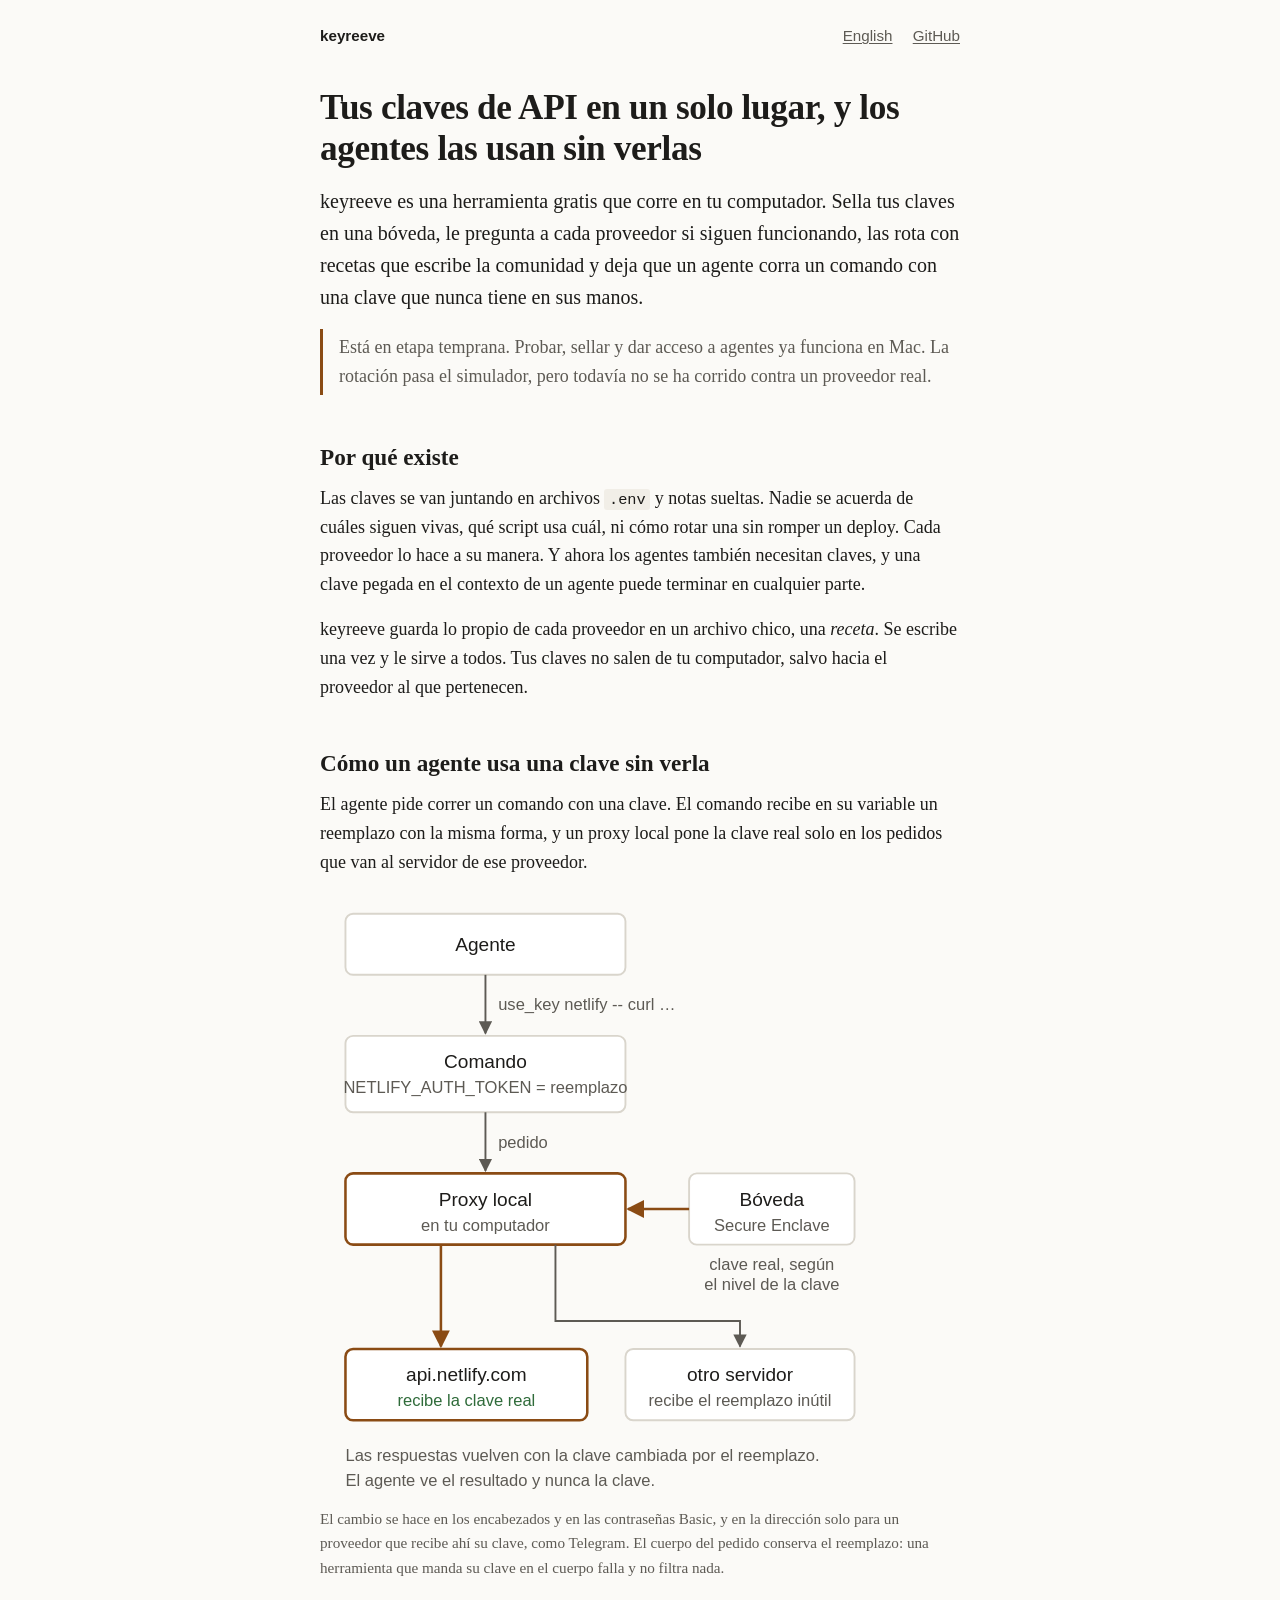
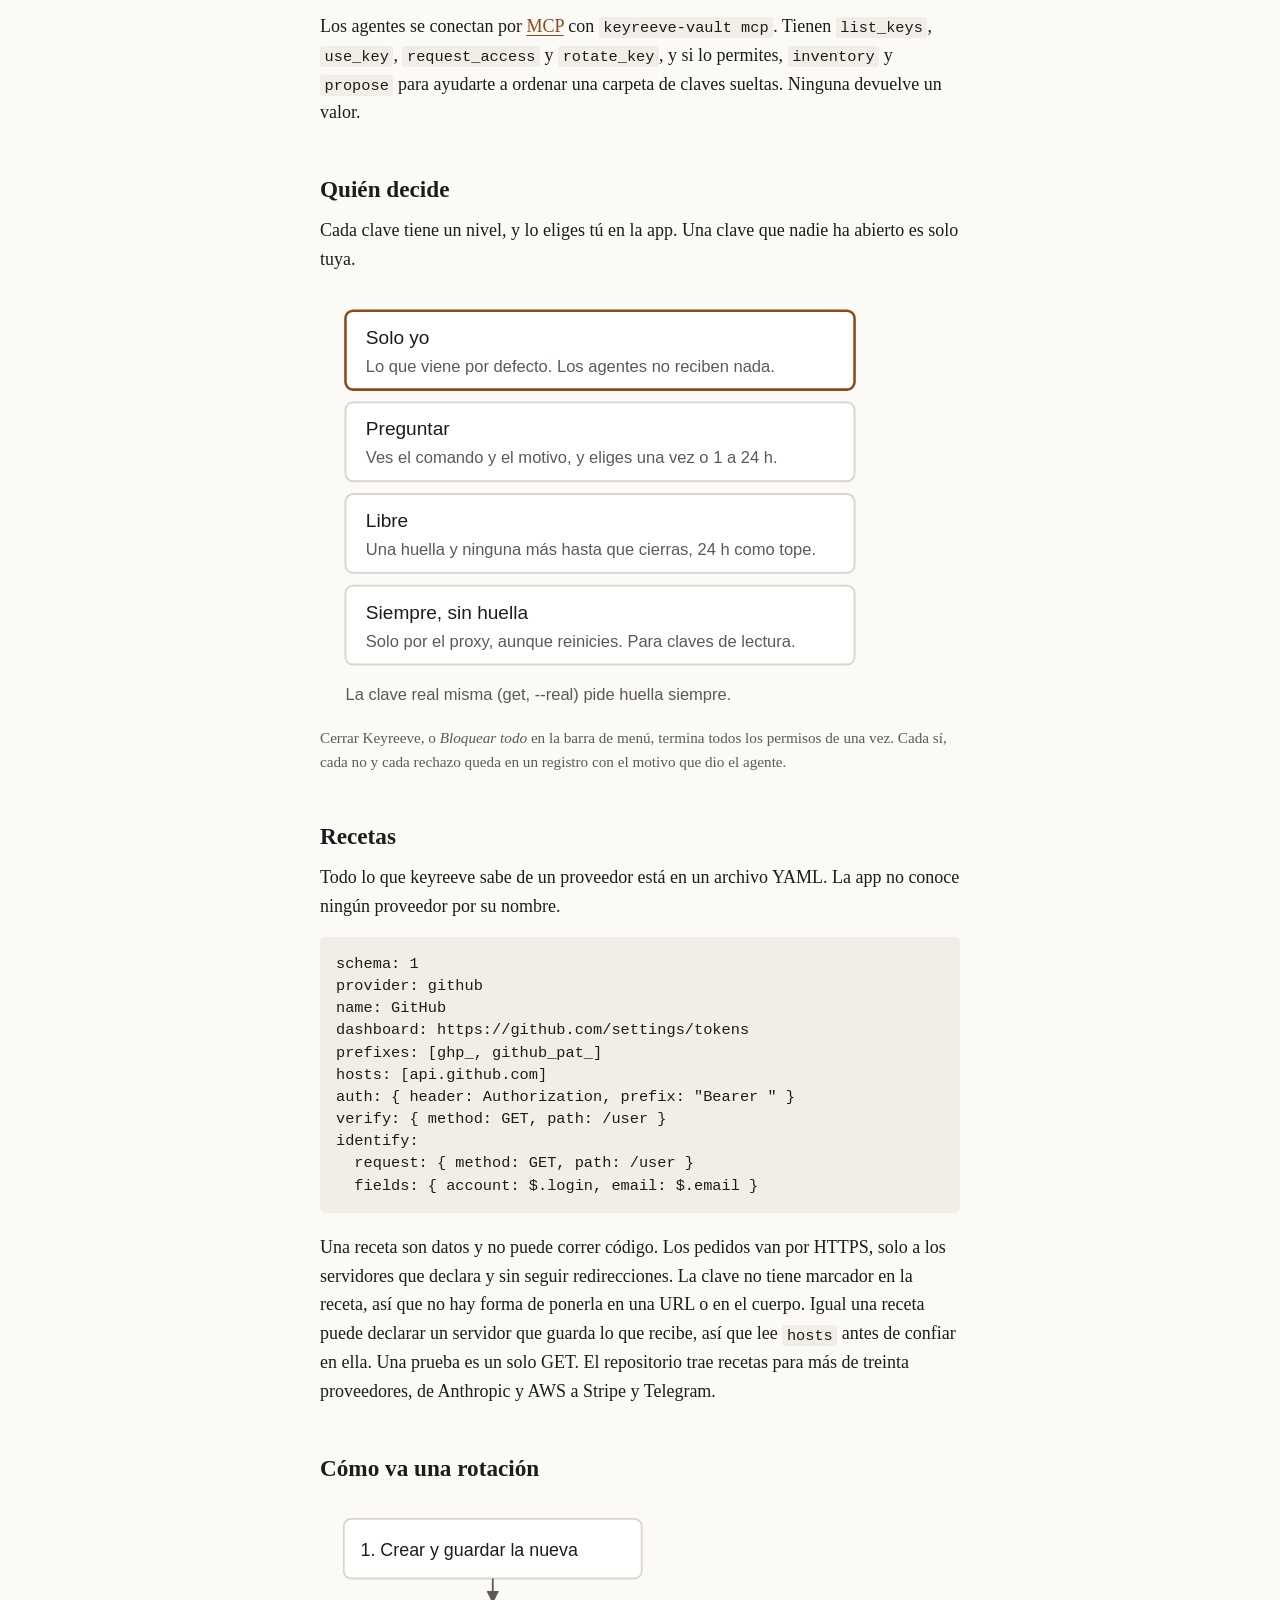
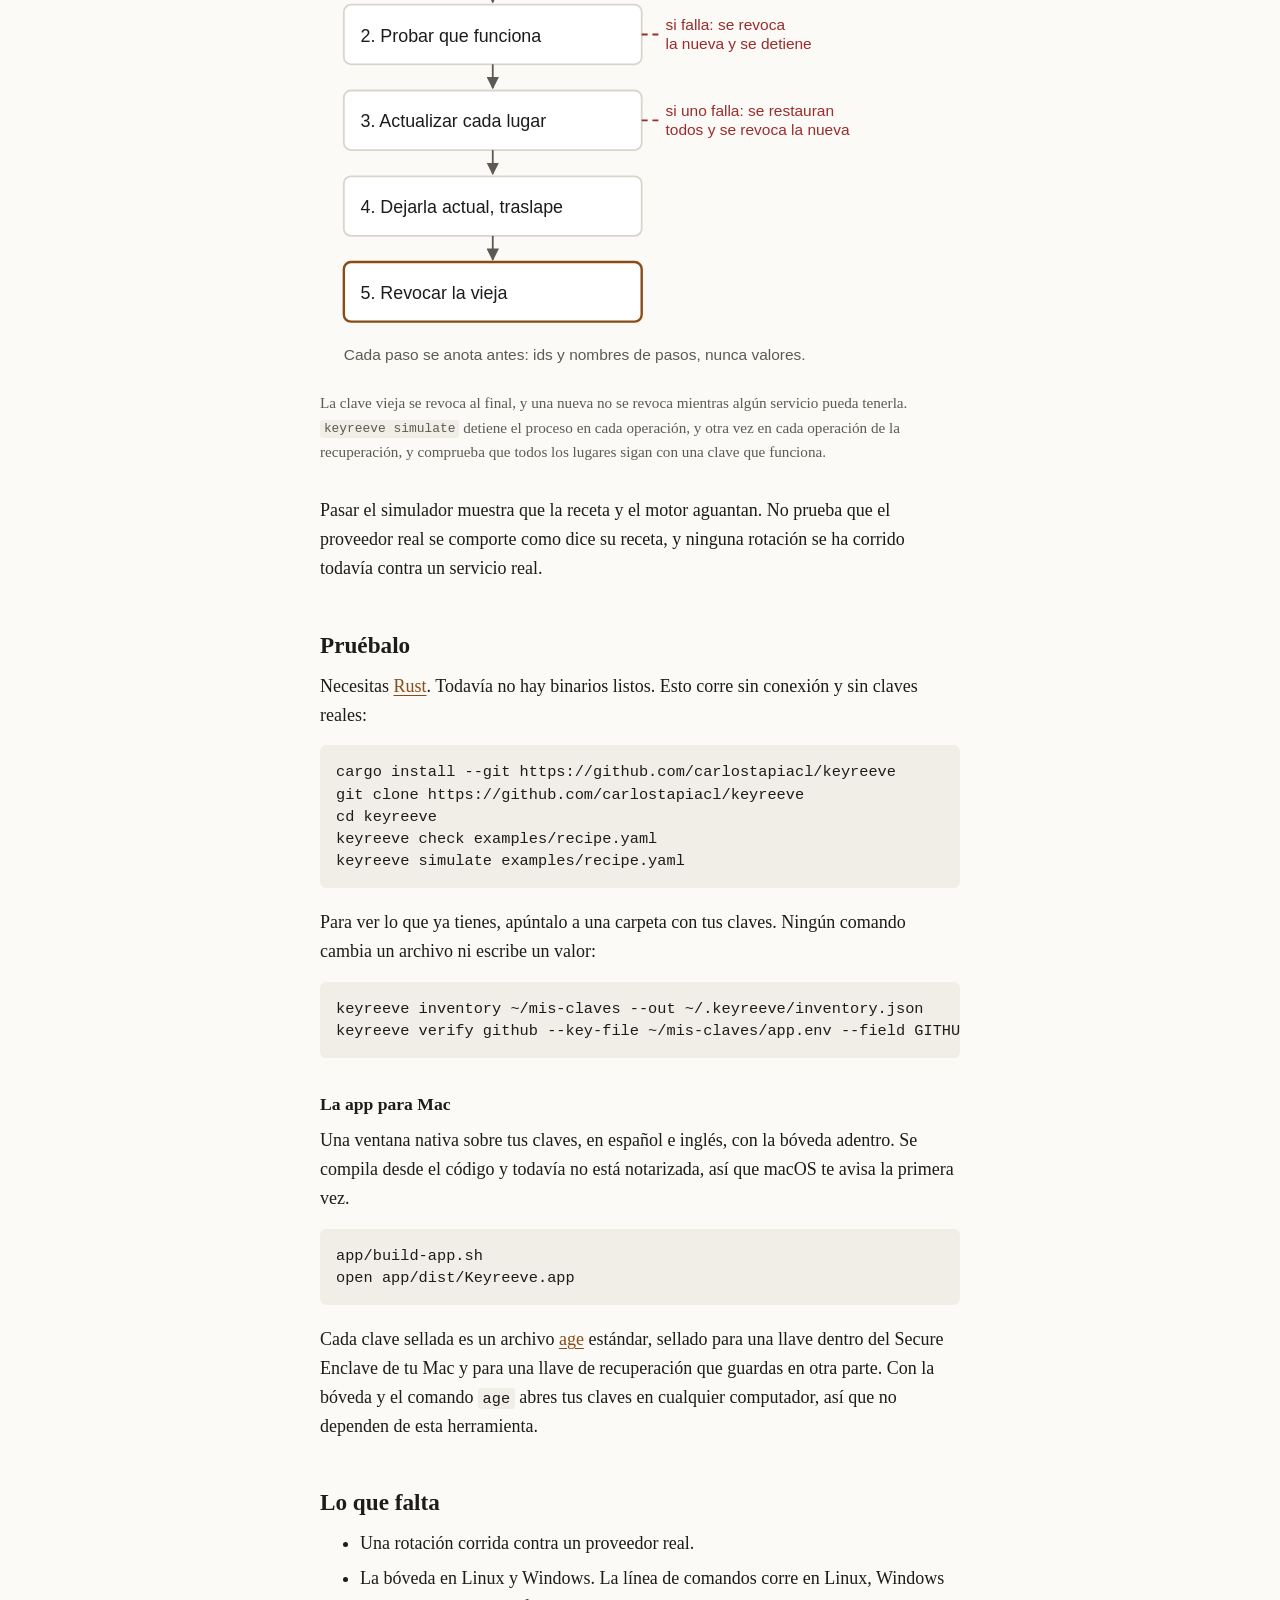
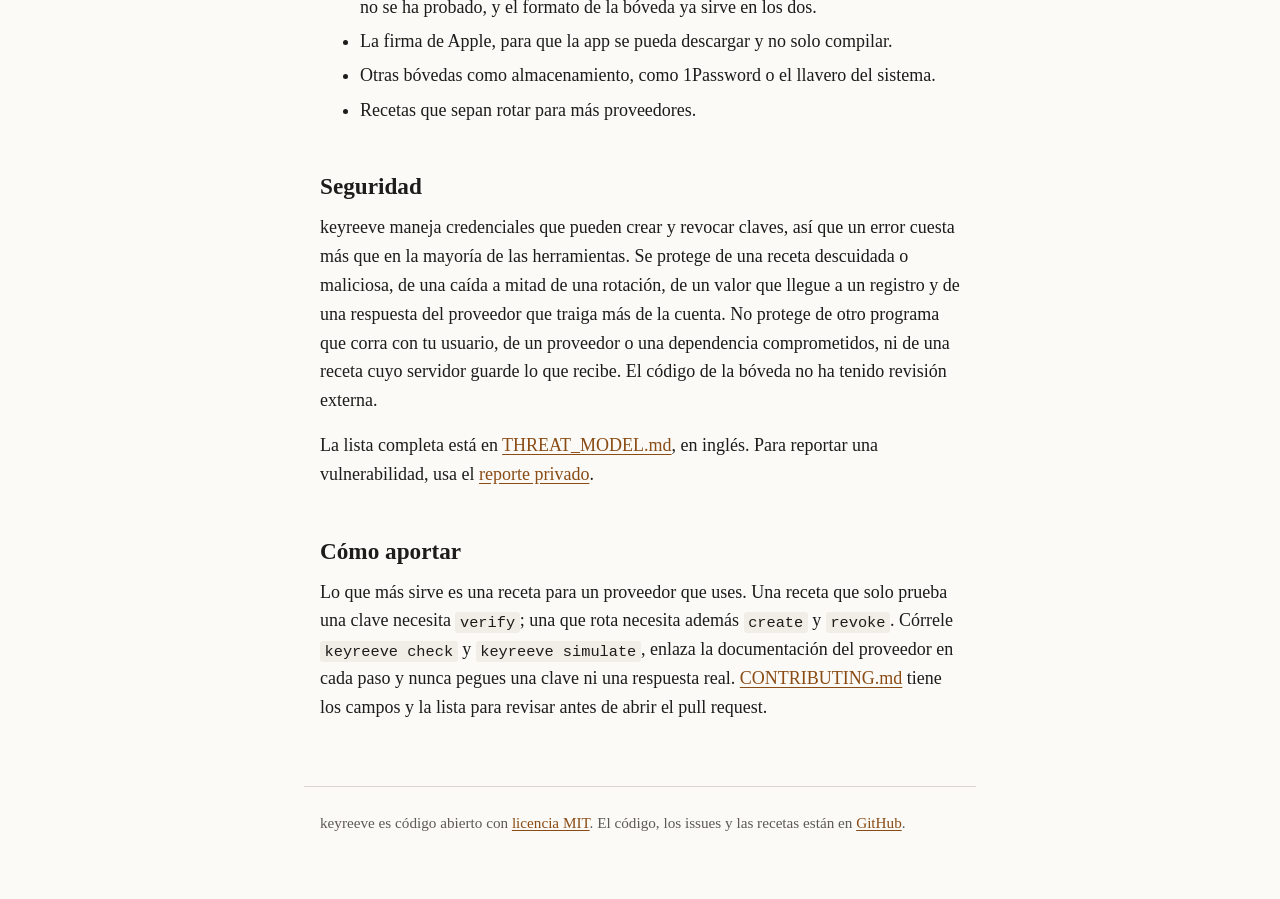
==== docs/es/index.html @ a7c66ce1 "A project site in English and Spanish, with diagrams of how a key reaches its provider, how a rotati" ====
<!doctype html>
<html lang="es">
<head>
<meta charset="utf-8">
<meta name="viewport" content="width=device-width, initial-scale=1">
<title>keyreeve: guarda, prueba y rota tus claves de API</title>
<meta name="description" content="Herramienta local y de código abierto para sellar tus claves de API, comprobar que siguen funcionando, rotarlas con recetas por proveedor y dejar que los agentes las usen sin verlas.">
<link rel="icon" href="../favicon.svg" type="image/svg+xml">
<link rel="alternate" hreflang="en" href="../">
<link rel="alternate" hreflang="es" href="./">
<link rel="stylesheet" href="../style.css">
</head>
<body>
<header>
  <a class="name" href="./">keyreeve</a>
  <nav>
    <a href="../" hreflang="en" lang="en">English</a>
    <a href="https://github.com/carlostapiacl/keyreeve">GitHub</a>
  </nav>
</header>

<main>
<h1>Tus claves de API en un solo lugar, y los agentes las usan sin verlas</h1>

<p class="lede">keyreeve es una herramienta gratis que corre en tu computador. Sella tus claves en una bóveda, le pregunta a cada proveedor si siguen funcionando, las rota con recetas que escribe la comunidad y deja que un agente corra un comando con una clave que nunca tiene en sus manos.</p>

<p class="status">Está en etapa temprana. Probar, sellar y dar acceso a agentes ya funciona en Mac. La rotación pasa el simulador, pero todavía no se ha corrido contra un proveedor real.</p>

<h2>Por qué existe</h2>

<p>Las claves se van juntando en archivos <code>.env</code> y notas sueltas. Nadie se acuerda de cuáles siguen vivas, qué script usa cuál, ni cómo rotar una sin romper un deploy. Cada proveedor lo hace a su manera. Y ahora los agentes también necesitan claves, y una clave pegada en el contexto de un agente puede terminar en cualquier parte.</p>

<p>keyreeve guarda lo propio de cada proveedor en un archivo chico, una <em>receta</em>. Se escribe una vez y le sirve a todos. Tus claves no salen de tu computador, salvo hacia el proveedor al que pertenecen.</p>

<h2>Cómo un agente usa una clave sin verla</h2>

<p>El agente pide correr un comando con una clave. El comando recibe en su variable un reemplazo con la misma forma, y un proxy local pone la clave real solo en los pedidos que van al servidor de ese proveedor.</p>

<figure>
<svg viewBox="0 0 440 470" role="img" aria-labelledby="d1t d1d" style="max-width:560px">
  <title id="d1t">Cómo funciona use_key</title>
  <desc id="d1d">El agente llama a use_key. El comando corre con un reemplazo en su variable. Su pedido pasa por un proxy local, que saca la clave real de la bóveda y la pone en el pedido solo si va al servidor del proveedor. Los pedidos a cualquier otro servidor llevan el reemplazo. Las respuestas vuelven con la clave cambiada por el reemplazo, así que el agente solo ve el resultado.</desc>
  <defs>
    <marker id="a1" viewBox="0 0 10 10" refX="9" refY="5" markerWidth="7" markerHeight="7" orient="auto"><path d="M0,0 L10,5 L0,10 z" class="head"/></marker>
    <marker id="a1b" viewBox="0 0 10 10" refX="9" refY="5" markerWidth="7" markerHeight="7" orient="auto"><path d="M0,0 L10,5 L0,10 z" class="head-accent"/></marker>
  </defs>
  <rect class="box" x="20" y="10" width="220" height="48" rx="6"/>
  <text class="t" x="130" y="39" text-anchor="middle">Agente</text>
  <line class="line" x1="130" y1="58" x2="130" y2="104" marker-end="url(#a1)"/>
  <text class="t-small" x="140" y="86">use_key netlify -- curl …</text>

  <rect class="box" x="20" y="106" width="220" height="60" rx="6"/>
  <text class="t" x="130" y="131" text-anchor="middle">Comando</text>
  <text class="t-small" x="130" y="151" text-anchor="middle">NETLIFY_AUTH_TOKEN = reemplazo</text>
  <line class="line" x1="130" y1="166" x2="130" y2="212" marker-end="url(#a1)"/>
  <text class="t-small" x="140" y="194">pedido</text>

  <rect class="box-strong" x="20" y="214" width="220" height="56" rx="6"/>
  <text class="t" x="130" y="240" text-anchor="middle">Proxy local</text>
  <text class="t-small" x="130" y="259" text-anchor="middle">en tu computador</text>

  <rect class="box" x="290" y="214" width="130" height="56" rx="6"/>
  <text class="t" x="355" y="240" text-anchor="middle">Bóveda</text>
  <text class="t-small" x="355" y="259" text-anchor="middle">Secure Enclave</text>
  <line class="line-accent" x1="290" y1="242" x2="242" y2="242" marker-end="url(#a1b)"/>
  <text class="t-small" x="355" y="290" text-anchor="middle">clave real, según</text>
  <text class="t-small" x="355" y="306" text-anchor="middle">el nivel de la clave</text>

  <path class="line-accent" d="M95,270 L95,350" marker-end="url(#a1b)"/>
  <path class="line" d="M185,270 L185,330 L330,330 L330,350" marker-end="url(#a1)"/>

  <rect class="box-strong" x="20" y="352" width="190" height="56" rx="6"/>
  <text class="t" x="115" y="377" text-anchor="middle">api.netlify.com</text>
  <text class="t-ok" x="115" y="397" text-anchor="middle">recibe la clave real</text>

  <rect class="box" x="240" y="352" width="180" height="56" rx="6"/>
  <text class="t" x="330" y="377" text-anchor="middle">otro servidor</text>
  <text class="t-small" x="330" y="397" text-anchor="middle">recibe el reemplazo inútil</text>

  <text class="t-small" x="20" y="440">Las respuestas vuelven con la clave cambiada por el reemplazo.</text>
  <text class="t-small" x="20" y="460">El agente ve el resultado y nunca la clave.</text>
</svg>
<figcaption>El cambio se hace en los encabezados y en las contraseñas Basic, y en la dirección solo para un proveedor que recibe ahí su clave, como Telegram. El cuerpo del pedido conserva el reemplazo: una herramienta que manda su clave en el cuerpo falla y no filtra nada.</figcaption>
</figure>

<p>Los agentes se conectan por <a href="https://modelcontextprotocol.io">MCP</a> con <code>keyreeve-vault mcp</code>. Tienen <code>list_keys</code>, <code>use_key</code>, <code>request_access</code> y <code>rotate_key</code>, y si lo permites, <code>inventory</code> y <code>propose</code> para ayudarte a ordenar una carpeta de claves sueltas. Ninguna devuelve un valor.</p>

<h2>Quién decide</h2>

<p>Cada clave tiene un nivel, y lo eliges tú en la app. Una clave que nadie ha abierto es solo tuya.</p>

<figure>
<svg viewBox="0 0 440 330" role="img" aria-labelledby="d3t d3d" style="max-width:560px">
  <title id="d3t">Los cuatro niveles de una clave</title>
  <desc id="d3d">Solo yo: los agentes no reciben nada. Preguntar: una ventana muestra la clave, el comando y el motivo del agente; eliges una vez o de 1 a 24 horas, o rechazas, y confirmas con tu huella. Libre: una huella y después ninguna pregunta hasta que cierras Keyreeve, un día como máximo. Siempre, sin huella: una huella para sellar una segunda copia, y desde ahí los agentes la usan por el proxy sin preguntar, aunque reinicies. Entregar la clave real pregunta siempre.</desc>
  <rect class="box-strong" x="20" y="10" width="400" height="62" rx="6"/>
  <text class="t" x="36" y="36">Solo yo</text>
  <text class="t-small" x="36" y="58">Lo que viene por defecto. Los agentes no reciben nada.</text>

  <rect class="box" x="20" y="82" width="400" height="62" rx="6"/>
  <text class="t" x="36" y="108">Preguntar</text>
  <text class="t-small" x="36" y="130">Ves el comando y el motivo, y eliges una vez o 1 a 24 h.</text>

  <rect class="box" x="20" y="154" width="400" height="62" rx="6"/>
  <text class="t" x="36" y="180">Libre</text>
  <text class="t-small" x="36" y="202">Una huella y ninguna más hasta que cierras, 24 h como tope.</text>

  <rect class="box" x="20" y="226" width="400" height="62" rx="6"/>
  <text class="t" x="36" y="252">Siempre, sin huella</text>
  <text class="t-small" x="36" y="274">Solo por el proxy, aunque reinicies. Para claves de lectura.</text>

  <text class="t-small" x="20" y="316">La clave real misma (get, --real) pide huella siempre.</text>
</svg>
<figcaption>Cerrar Keyreeve, o <em>Bloquear todo</em> en la barra de menú, termina todos los permisos de una vez. Cada sí, cada no y cada rechazo queda en un registro con el motivo que dio el agente.</figcaption>
</figure>

<h2>Recetas</h2>

<p>Todo lo que keyreeve sabe de un proveedor está en un archivo YAML. La app no conoce ningún proveedor por su nombre.</p>

<pre><code>schema: 1
provider: github
name: GitHub
dashboard: https://github.com/settings/tokens
prefixes: [ghp_, github_pat_]
hosts: [api.github.com]
auth: { header: Authorization, prefix: "Bearer " }
verify: { method: GET, path: /user }
identify:
  request: { method: GET, path: /user }
  fields: { account: $.login, email: $.email }</code></pre>

<p>Una receta son datos y no puede correr código. Los pedidos van por HTTPS, solo a los servidores que declara y sin seguir redirecciones. La clave no tiene marcador en la receta, así que no hay forma de ponerla en una URL o en el cuerpo. Igual una receta puede declarar un servidor que guarda lo que recibe, así que lee <code>hosts</code> antes de confiar en ella. Una prueba es un solo GET. El repositorio trae recetas para más de treinta proveedores, de Anthropic y AWS a Stripe y Telegram.</p>

<h2>Cómo va una rotación</h2>

<figure>
<svg viewBox="0 0 470 400" role="img" aria-labelledby="d2t d2d" style="max-width:560px">
  <title id="d2t">El orden de una rotación</title>
  <desc id="d2d">Paso uno, crear la clave nueva y guardarla. Paso dos, probar que funciona; si falla, se revoca y se detiene. Paso tres, actualizar cada lugar que la usa; si uno falla, se restauran todos y se revoca la nueva. Paso cuatro, dejar la nueva como actual y esperar el traslape. Paso cinco, revocar la vieja. Cada paso se anota antes en un registro, para retomar después de una caída.</desc>
  <defs>
    <marker id="a2" viewBox="0 0 10 10" refX="9" refY="5" markerWidth="7" markerHeight="7" orient="auto"><path d="M0,0 L10,5 L0,10 z" class="head"/></marker>
  </defs>
  <rect class="box" x="20" y="10" width="250" height="50" rx="6"/>
  <text class="t" x="34" y="41">1. Crear y guardar la nueva</text>
  <line class="line" x1="145" y1="60" x2="145" y2="80" marker-end="url(#a2)"/>

  <rect class="box" x="20" y="82" width="250" height="50" rx="6"/>
  <text class="t" x="34" y="113">2. Probar que funciona</text>
  <line class="line-stop" x1="270" y1="107" x2="284" y2="107"/>
  <text class="t-stop" x="290" y="103">si falla: se revoca</text>
  <text class="t-stop" x="290" y="119">la nueva y se detiene</text>
  <line class="line" x1="145" y1="132" x2="145" y2="152" marker-end="url(#a2)"/>

  <rect class="box" x="20" y="154" width="250" height="50" rx="6"/>
  <text class="t" x="34" y="185">3. Actualizar cada lugar</text>
  <line class="line-stop" x1="270" y1="179" x2="284" y2="179"/>
  <text class="t-stop" x="290" y="175">si uno falla: se restauran</text>
  <text class="t-stop" x="290" y="191">todos y se revoca la nueva</text>
  <line class="line" x1="145" y1="204" x2="145" y2="224" marker-end="url(#a2)"/>

  <rect class="box" x="20" y="226" width="250" height="50" rx="6"/>
  <text class="t" x="34" y="257">4. Dejarla actual, traslape</text>
  <line class="line" x1="145" y1="276" x2="145" y2="296" marker-end="url(#a2)"/>

  <rect class="box-strong" x="20" y="298" width="250" height="50" rx="6"/>
  <text class="t" x="34" y="329">5. Revocar la vieja</text>

  <text class="t-small" x="20" y="380">Cada paso se anota antes: ids y nombres de pasos, nunca valores.</text>
</svg>
<figcaption>La clave vieja se revoca al final, y una nueva no se revoca mientras algún servicio pueda tenerla. <code>keyreeve simulate</code> detiene el proceso en cada operación, y otra vez en cada operación de la recuperación, y comprueba que todos los lugares sigan con una clave que funciona.</figcaption>
</figure>

<p>Pasar el simulador muestra que la receta y el motor aguantan. No prueba que el proveedor real se comporte como dice su receta, y ninguna rotación se ha corrido todavía contra un servicio real.</p>

<h2>Pruébalo</h2>

<p>Necesitas <a href="https://rustup.rs">Rust</a>. Todavía no hay binarios listos. Esto corre sin conexión y sin claves reales:</p>

<pre><code>cargo install --git https://github.com/carlostapiacl/keyreeve
git clone https://github.com/carlostapiacl/keyreeve
cd keyreeve
keyreeve check examples/recipe.yaml
keyreeve simulate examples/recipe.yaml</code></pre>

<p>Para ver lo que ya tienes, apúntalo a una carpeta con tus claves. Ningún comando cambia un archivo ni escribe un valor:</p>

<pre><code>keyreeve inventory ~/mis-claves --out ~/.keyreeve/inventory.json
keyreeve verify github --key-file ~/mis-claves/app.env --field GITHUB_TOKEN</code></pre>

<h3>La app para Mac</h3>

<p>Una ventana nativa sobre tus claves, en español e inglés, con la bóveda adentro. Se compila desde el código y todavía no está notarizada, así que macOS te avisa la primera vez.</p>

<pre><code>app/build-app.sh
open app/dist/Keyreeve.app</code></pre>

<p>Cada clave sellada es un archivo <a href="https://age-encryption.org">age</a> estándar, sellado para una llave dentro del Secure Enclave de tu Mac y para una llave de recuperación que guardas en otra parte. Con la bóveda y el comando <code>age</code> abres tus claves en cualquier computador, así que no dependen de esta herramienta.</p>

<h2>Lo que falta</h2>

<ul>
  <li>Una rotación corrida contra un proveedor real.</li>
  <li>La bóveda en Linux y Windows. La línea de comandos corre en Linux, Windows no se ha probado, y el formato de la bóveda ya sirve en los dos.</li>
  <li>La firma de Apple, para que la app se pueda descargar y no solo compilar.</li>
  <li>Otras bóvedas como almacenamiento, como 1Password o el llavero del sistema.</li>
  <li>Recetas que sepan rotar para más proveedores.</li>
</ul>

<h2>Seguridad</h2>

<p>keyreeve maneja credenciales que pueden crear y revocar claves, así que un error cuesta más que en la mayoría de las herramientas. Se protege de una receta descuidada o maliciosa, de una caída a mitad de una rotación, de un valor que llegue a un registro y de una respuesta del proveedor que traiga más de la cuenta. No protege de otro programa que corra con tu usuario, de un proveedor o una dependencia comprometidos, ni de una receta cuyo servidor guarde lo que recibe. El código de la bóveda no ha tenido revisión externa.</p>

<p>La lista completa está en <a href="https://github.com/carlostapiacl/keyreeve/blob/main/THREAT_MODEL.md">THREAT_MODEL.md</a>, en inglés. Para reportar una vulnerabilidad, usa el <a href="https://github.com/carlostapiacl/keyreeve/security/advisories/new">reporte privado</a>.</p>

<h2>Cómo aportar</h2>

<p>Lo que más sirve es una receta para un proveedor que uses. Una receta que solo prueba una clave necesita <code>verify</code>; una que rota necesita además <code>create</code> y <code>revoke</code>. Córrele <code>keyreeve check</code> y <code>keyreeve simulate</code>, enlaza la documentación del proveedor en cada paso y nunca pegues una clave ni una respuesta real. <a href="https://github.com/carlostapiacl/keyreeve/blob/main/CONTRIBUTING.md">CONTRIBUTING.md</a> tiene los campos y la lista para revisar antes de abrir el pull request.</p>

</main>

<footer>
  <p>keyreeve es código abierto con <a href="https://github.com/carlostapiacl/keyreeve/blob/main/LICENSE">licencia MIT</a>. El código, los issues y las recetas están en <a href="https://github.com/carlostapiacl/keyreeve">GitHub</a>.</p>
</footer>
</body>
</html>
---- docs/style.css ----
:root {
  --bg: #fbfaf7;
  --text: #1d1c1a;
  --muted: #5d5a54;
  --line: #d9d5cc;
  --code-bg: #f1eee7;
  --accent: #8a4b14;
  --box: #ffffff;
  --ok: #2f6b3a;
  --stop: #9b2c2c;
  color-scheme: light dark;
}

@media (prefers-color-scheme: dark) {
  :root {
    --bg: #161514;
    --text: #e9e6df;
    --muted: #a6a197;
    --line: #3a3733;
    --code-bg: #211f1d;
    --accent: #e0a46a;
    --box: #1d1c1a;
    --ok: #8fc79a;
    --stop: #ef9a9a;
  }
}

* { box-sizing: border-box; }

html { -webkit-text-size-adjust: 100%; }

body {
  margin: 0;
  background: var(--bg);
  color: var(--text);
  font-family: "Iowan Old Style", "Palatino Linotype", Palatino, Georgia, serif;
  font-size: 1.125rem;
  line-height: 1.6;
}

main, header, footer {
  max-width: 42rem;
  margin: 0 auto;
  padding: 0 16px;
}

header {
  display: flex;
  justify-content: space-between;
  align-items: baseline;
  gap: 1rem;
  padding-top: 1.5rem;
  font-family: -apple-system, BlinkMacSystemFont, "Segoe UI", sans-serif;
  font-size: 0.95rem;
}

header .name { font-weight: 600; color: var(--text); text-decoration: none; }
header nav a { color: var(--muted); margin-left: 1rem; }

h1 {
  font-size: 2.2rem;
  line-height: 1.15;
  margin: 2.5rem 0 1rem;
  letter-spacing: -0.01em;
}

h2 {
  font-size: 1.45rem;
  line-height: 1.25;
  margin: 3rem 0 0.75rem;
}

h3 { font-size: 1.1rem; margin: 2rem 0 0.5rem; }

p, ul, ol { margin: 0 0 1rem; }
li { margin-bottom: 0.35rem; }

a { color: var(--accent); text-underline-offset: 0.15em; }

.lede { font-size: 1.25rem; color: var(--text); }

.status {
  border-left: 3px solid var(--accent);
  padding: 0.25rem 0 0.25rem 1rem;
  color: var(--muted);
}

code, pre {
  font-family: ui-monospace, "SF Mono", Menlo, Consolas, monospace;
  font-size: 0.85em;
}

code { background: var(--code-bg); padding: 0.1em 0.3em; border-radius: 3px; }

pre {
  background: var(--code-bg);
  padding: 1rem;
  border-radius: 6px;
  overflow-x: auto;
  line-height: 1.45;
  margin: 0 0 1.25rem;
}

pre code { background: none; padding: 0; font-size: 1em; }

figure { margin: 1.5rem 0 2rem; }

figure svg { width: 100%; height: auto; display: block; }

figcaption { font-size: 0.95rem; color: var(--muted); margin-top: 0.5rem; }

svg .box { fill: var(--box); stroke: var(--line); stroke-width: 1.5; }
svg .box-strong { fill: var(--box); stroke: var(--accent); stroke-width: 2; }
svg .t { fill: var(--text); font-family: -apple-system, BlinkMacSystemFont, "Segoe UI", sans-serif; font-size: 15px; }
svg .t-small { fill: var(--muted); font-family: -apple-system, BlinkMacSystemFont, "Segoe UI", sans-serif; font-size: 13px; }
svg .t-ok { fill: var(--ok); font-family: -apple-system, BlinkMacSystemFont, "Segoe UI", sans-serif; font-size: 13px; }
svg .t-stop { fill: var(--stop); font-family: -apple-system, BlinkMacSystemFont, "Segoe UI", sans-serif; font-size: 13px; }
svg .line { stroke: var(--muted); stroke-width: 1.5; fill: none; }
svg .line-accent { stroke: var(--accent); stroke-width: 2; fill: none; }
svg .line-stop { stroke: var(--stop); stroke-width: 1.5; fill: none; stroke-dasharray: 5 4; }
svg .head { fill: var(--muted); }
svg .head-accent { fill: var(--accent); }

table { border-collapse: collapse; width: 100%; margin: 0 0 1.5rem; font-size: 0.95rem; }
th, td { text-align: left; vertical-align: top; padding: 0.5rem 0.5rem 0.5rem 0; border-bottom: 1px solid var(--line); }
th { font-weight: 600; }

.table-wrap { overflow-x: auto; }

footer {
  margin-top: 4rem;
  padding-top: 1.5rem;
  padding-bottom: 3rem;
  border-top: 1px solid var(--line);
  color: var(--muted);
  font-size: 0.95rem;
}

@media (max-width: 480px) {
  body { font-size: 1.05rem; }
  h1 { font-size: 1.8rem; margin-top: 2rem; }
  h2 { font-size: 1.3rem; }
}
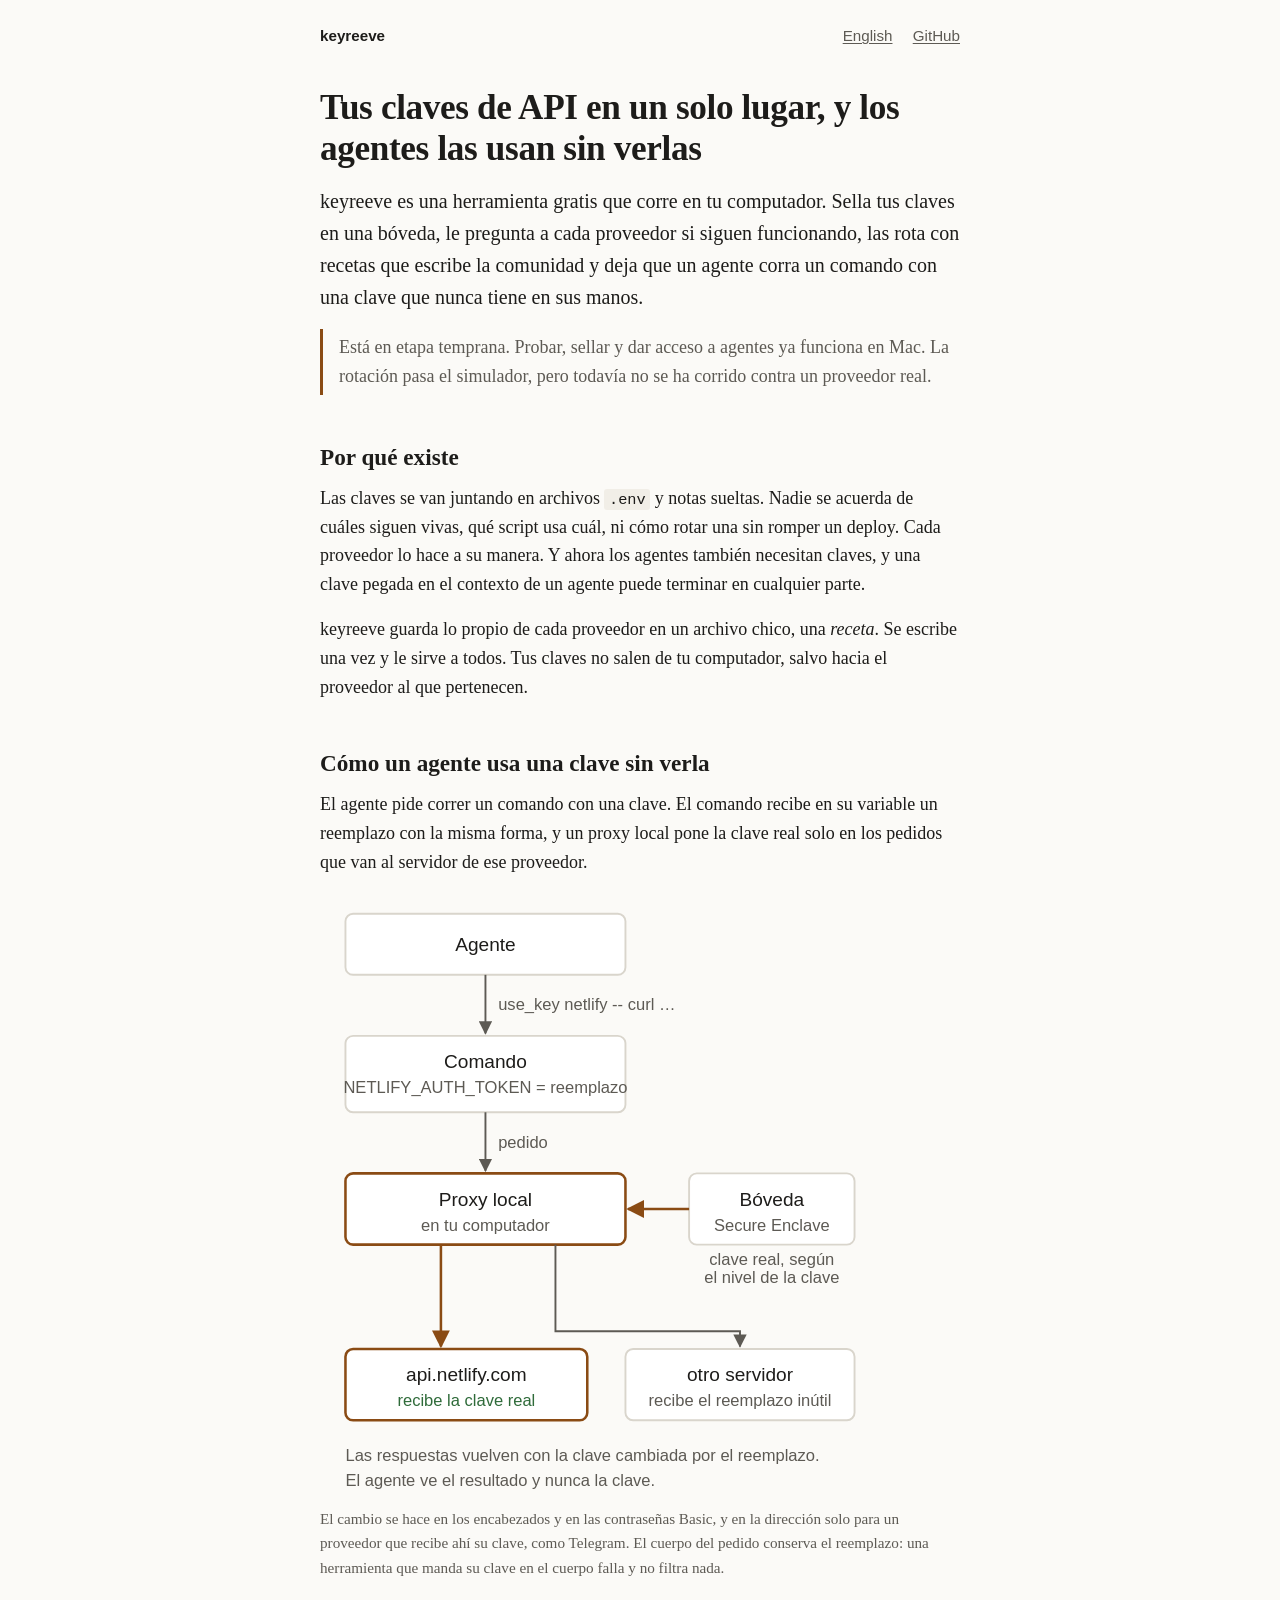
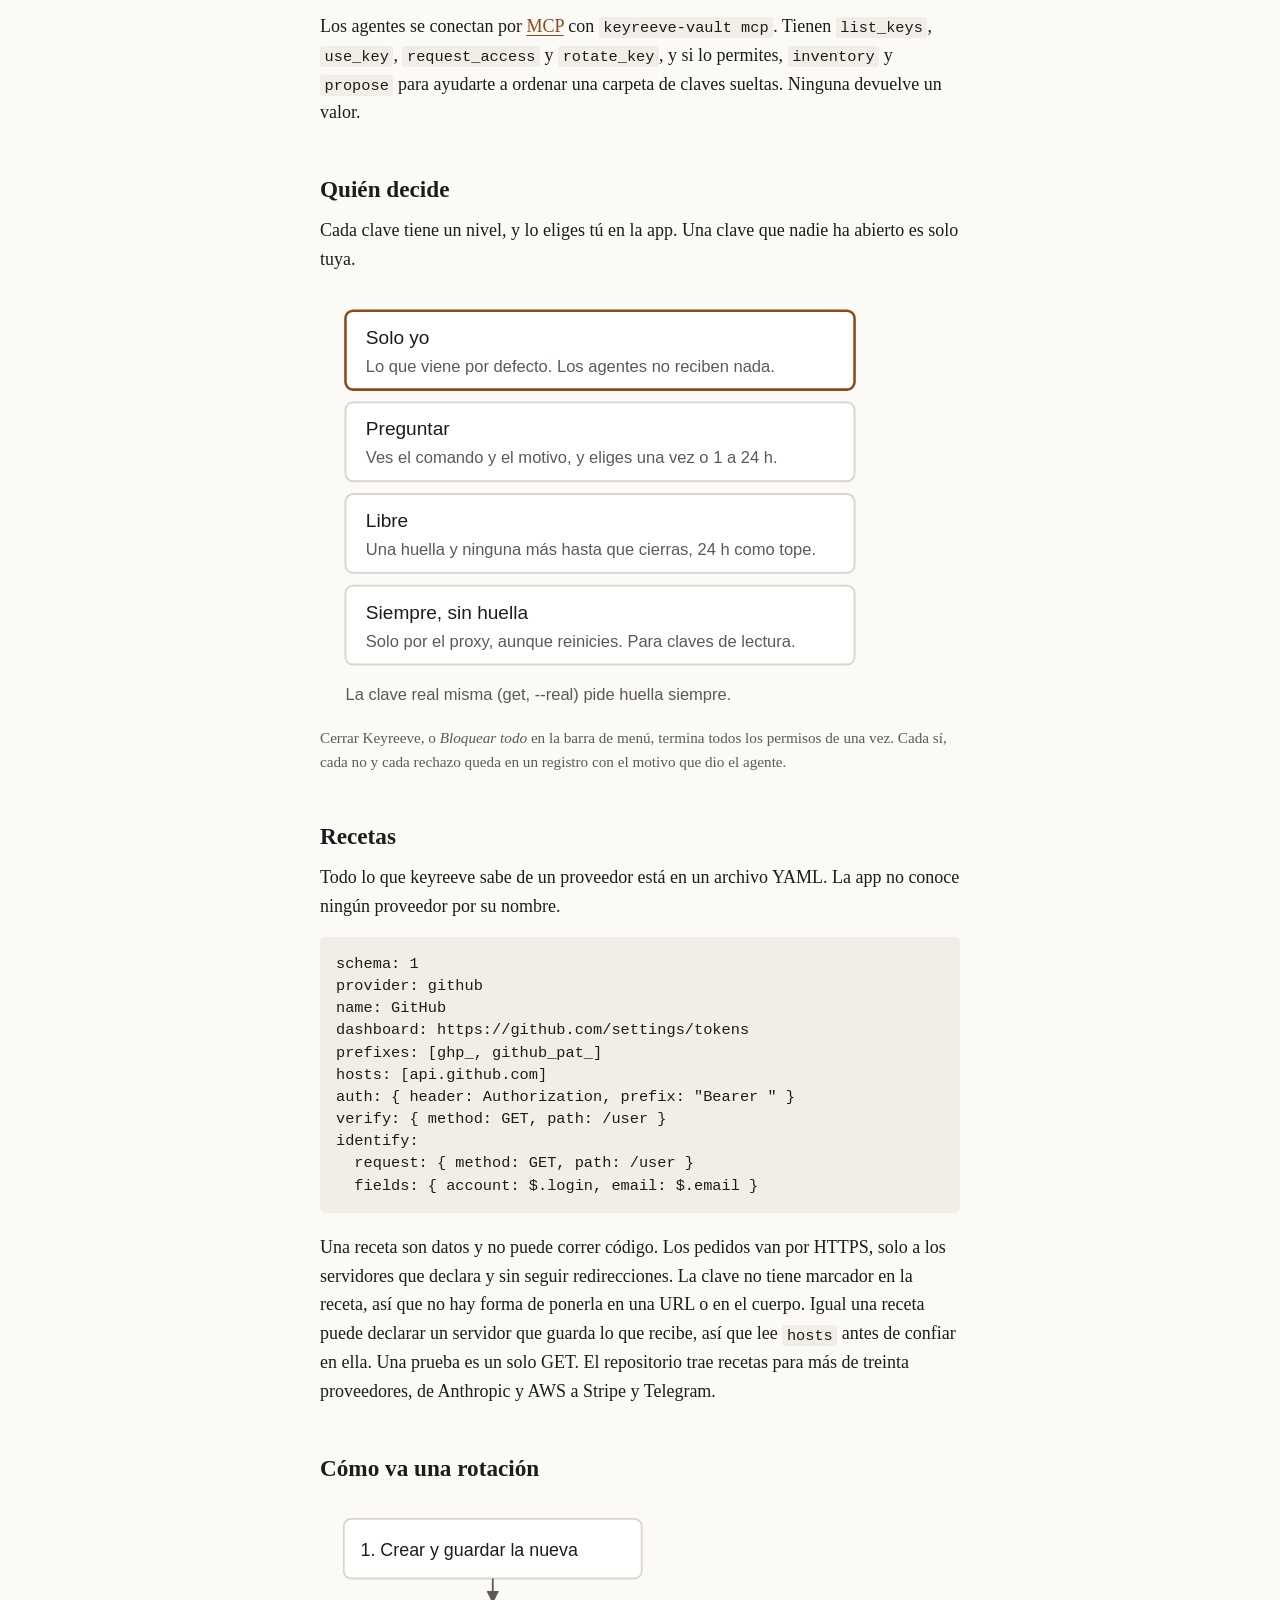
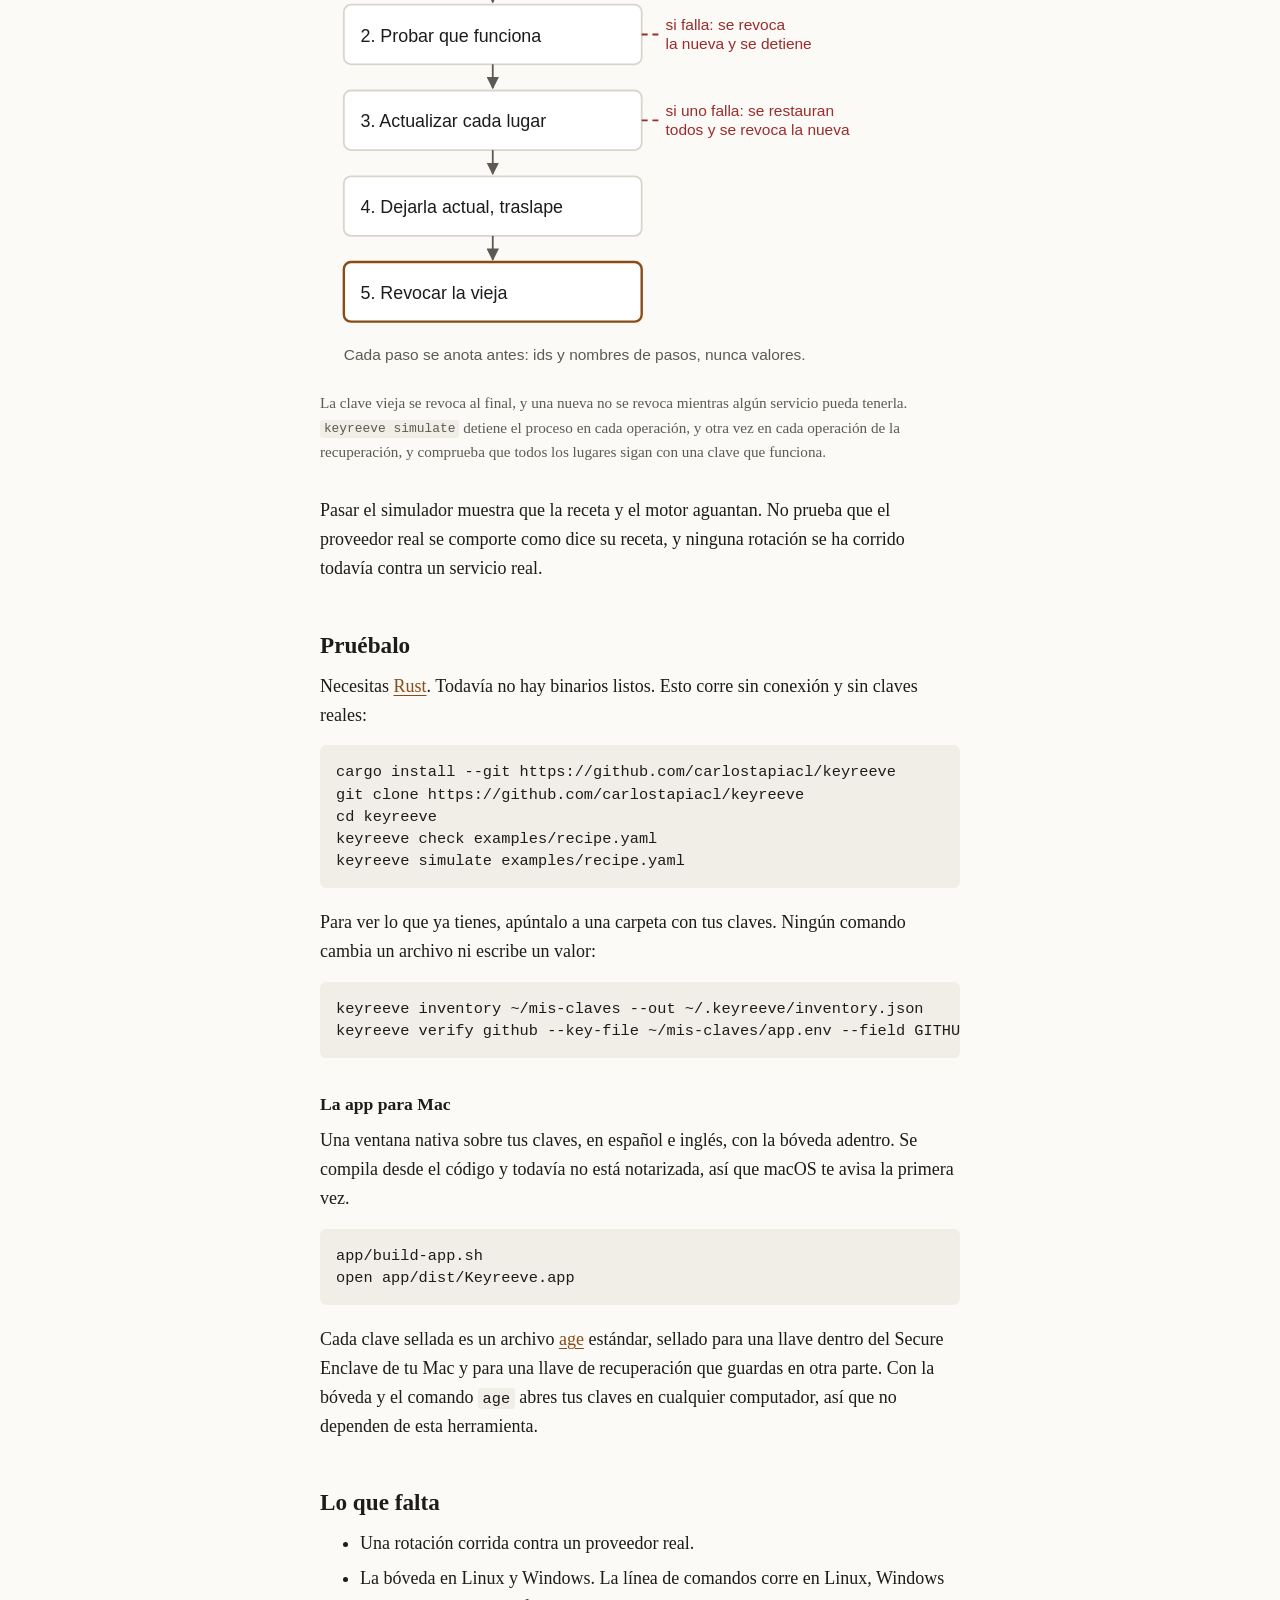
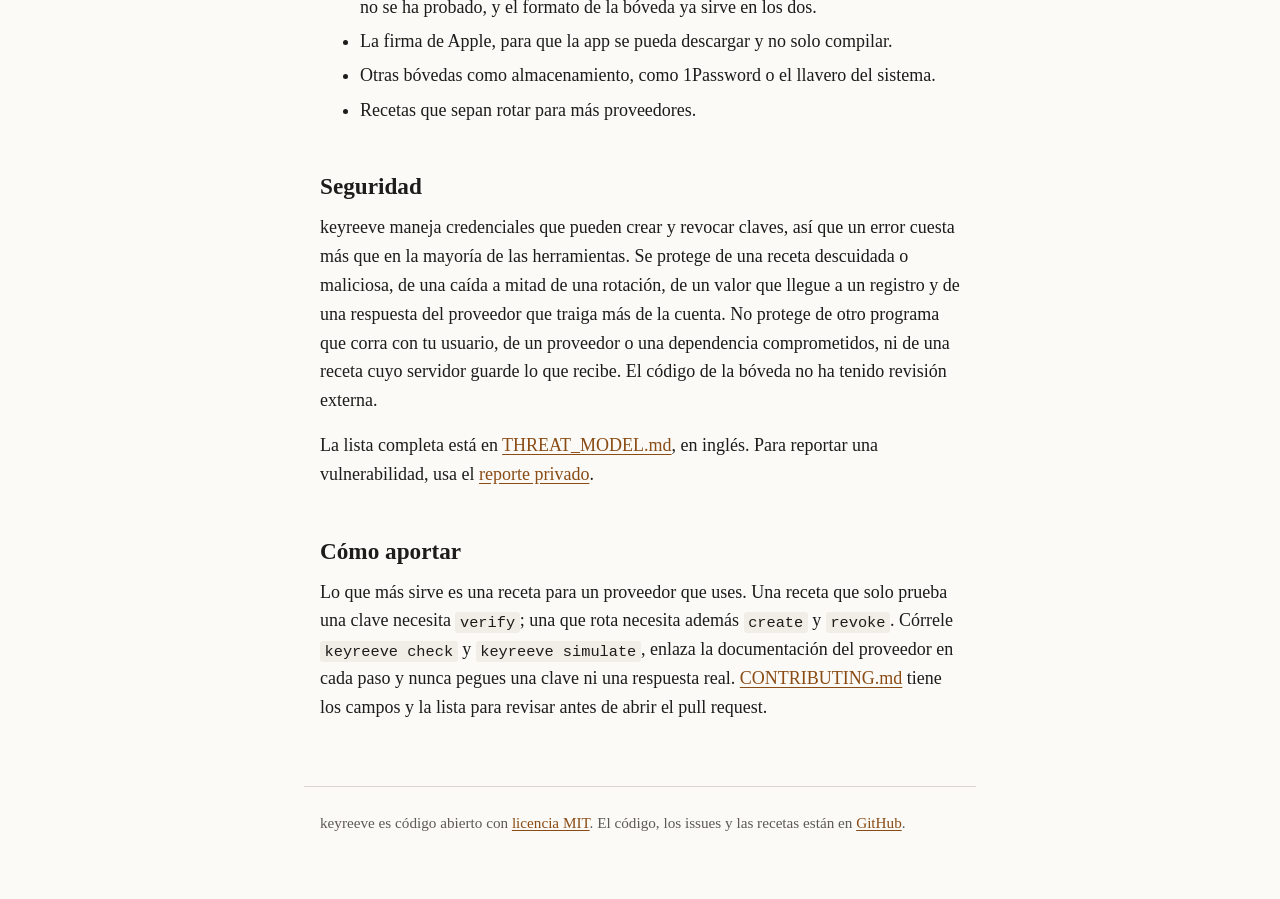
==== commit 0bf24da1: "Keep the vault's label clear of the line to other hosts" ====
--- a/docs/es/index.html
+++ b/docs/es/index.html
@@ -63,11 +63,11 @@
   <text class="t" x="355" y="240" text-anchor="middle">Bóveda</text>
   <text class="t-small" x="355" y="259" text-anchor="middle">Secure Enclave</text>
   <line class="line-accent" x1="290" y1="242" x2="242" y2="242" marker-end="url(#a1b)"/>
-  <text class="t-small" x="355" y="290" text-anchor="middle">clave real, según</text>
-  <text class="t-small" x="355" y="306" text-anchor="middle">el nivel de la clave</text>
+  <text class="t-small" x="355" y="286" text-anchor="middle">clave real, según</text>
+  <text class="t-small" x="355" y="300" text-anchor="middle">el nivel de la clave</text>
 
   <path class="line-accent" d="M95,270 L95,350" marker-end="url(#a1b)"/>
-  <path class="line" d="M185,270 L185,330 L330,330 L330,350" marker-end="url(#a1)"/>
+  <path class="line" d="M185,270 L185,338 L330,338 L330,350" marker-end="url(#a1)"/>
 
   <rect class="box-strong" x="20" y="352" width="190" height="56" rx="6"/>
   <text class="t" x="115" y="377" text-anchor="middle">api.netlify.com</text>
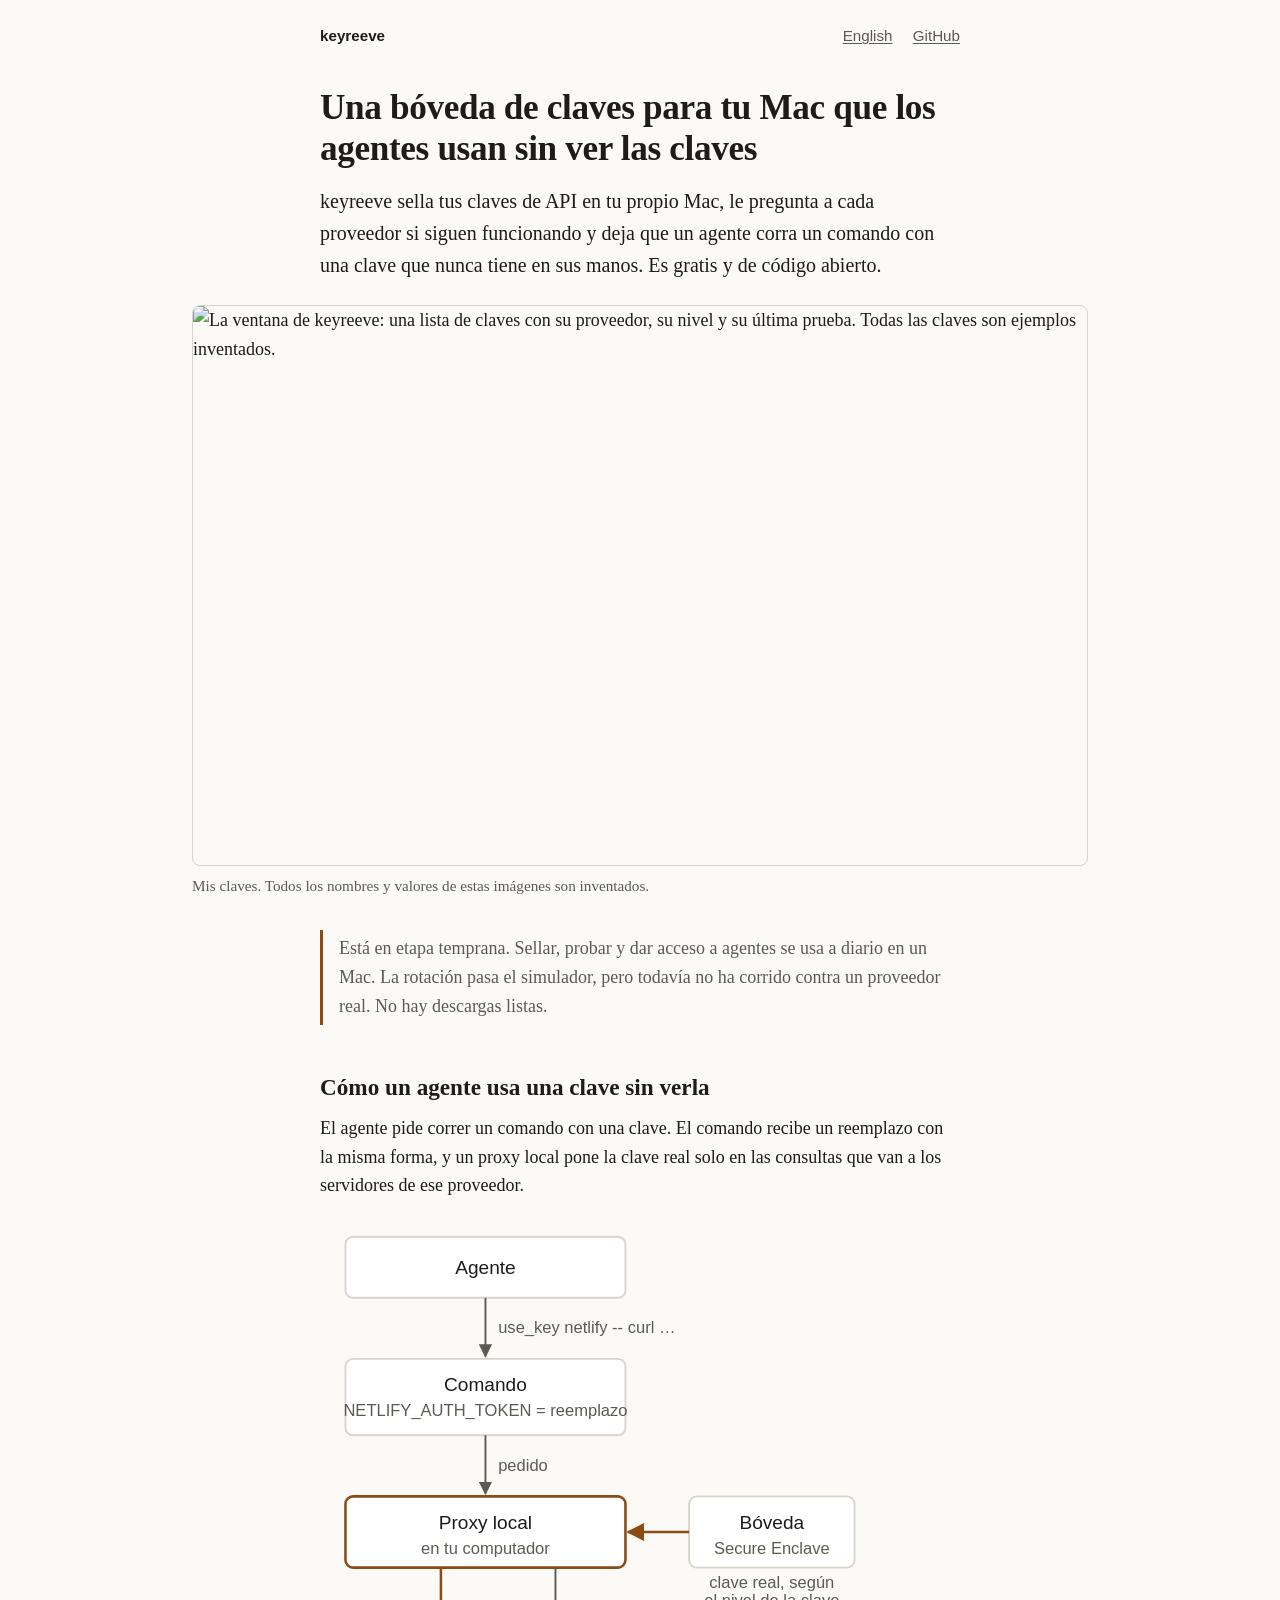
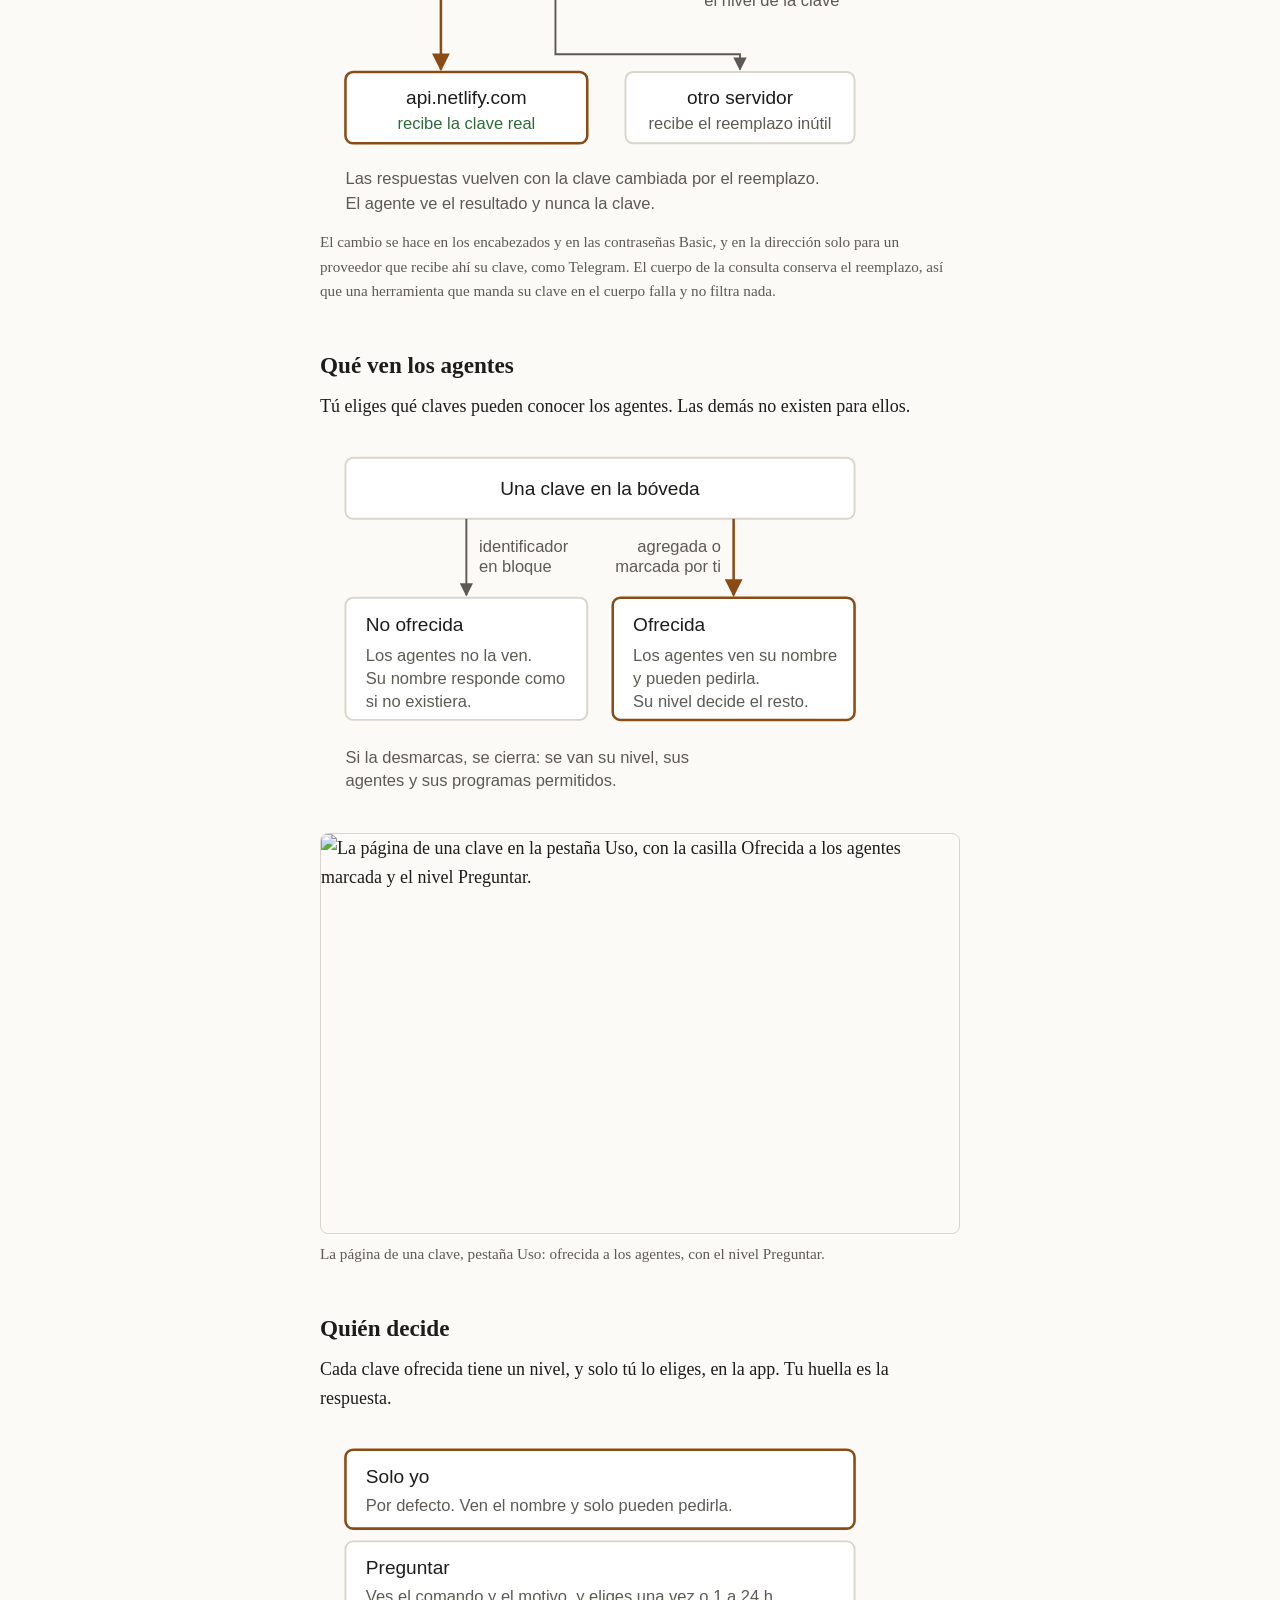
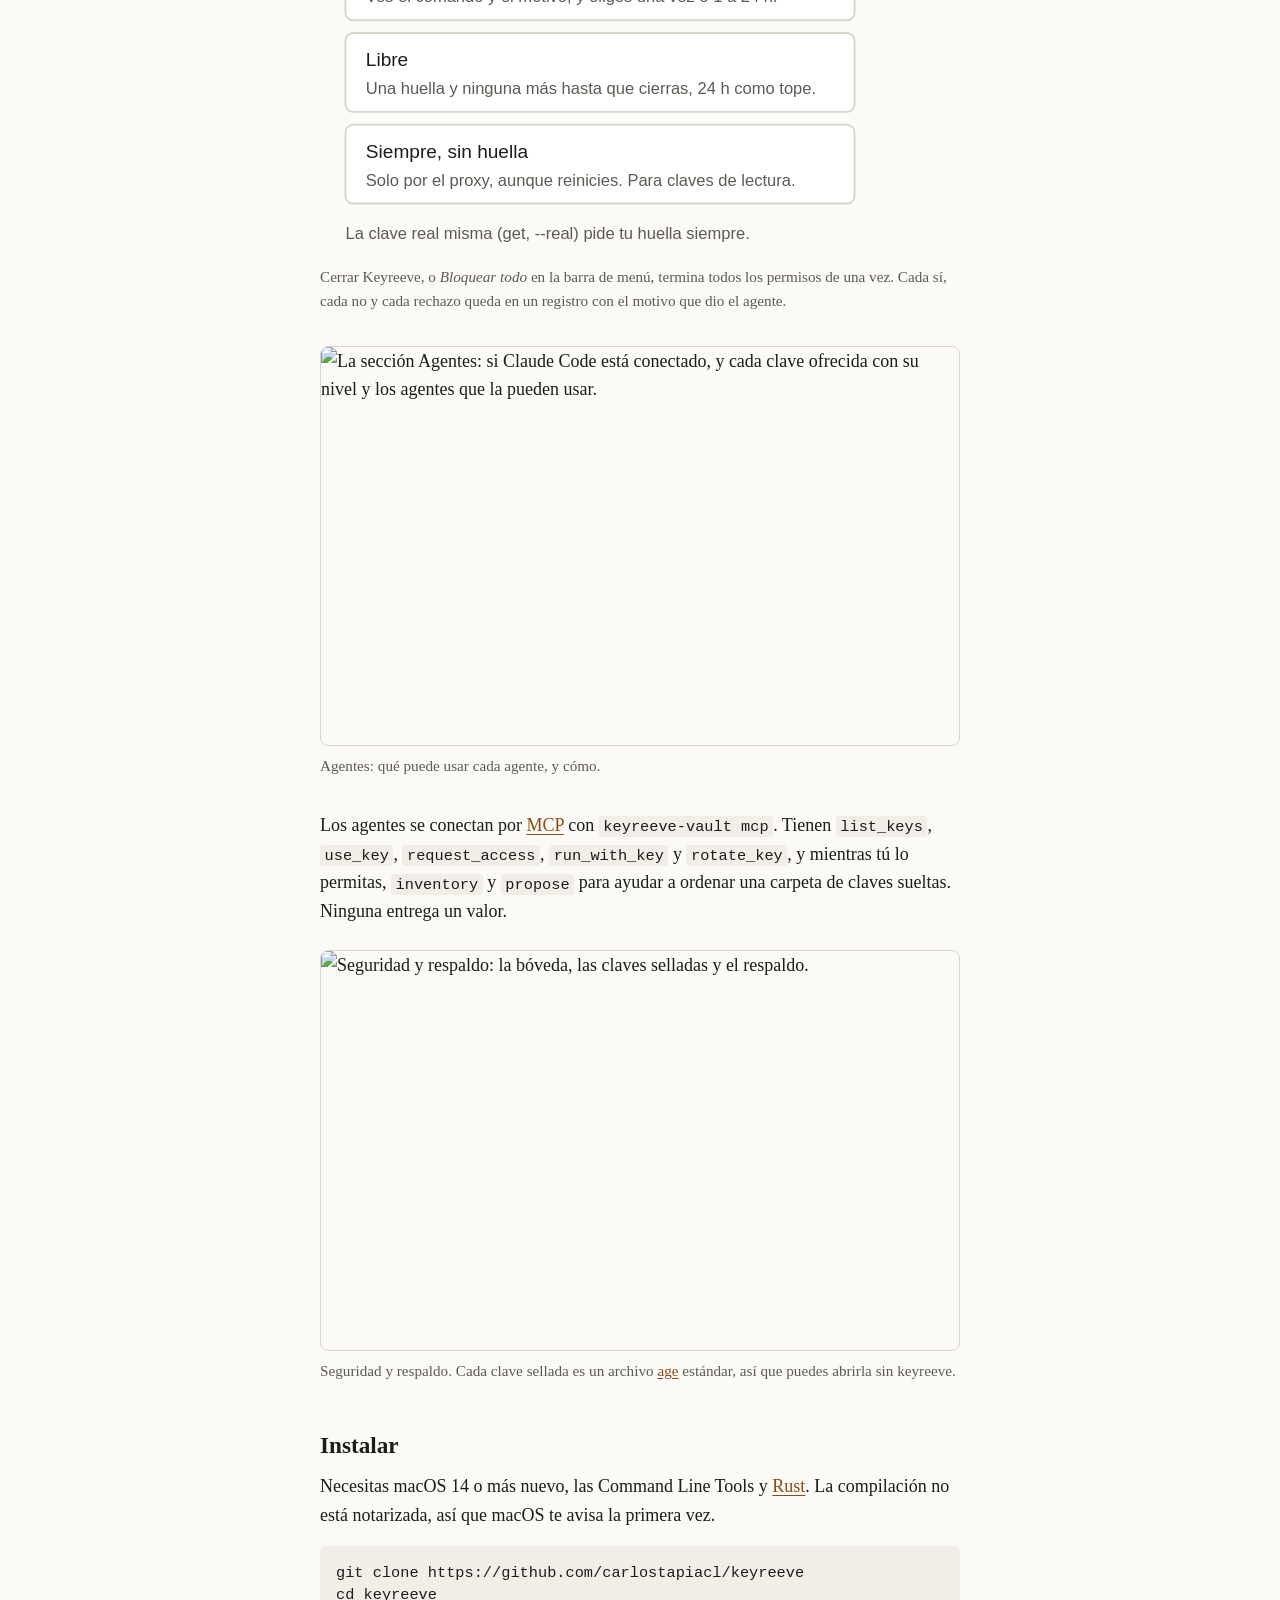
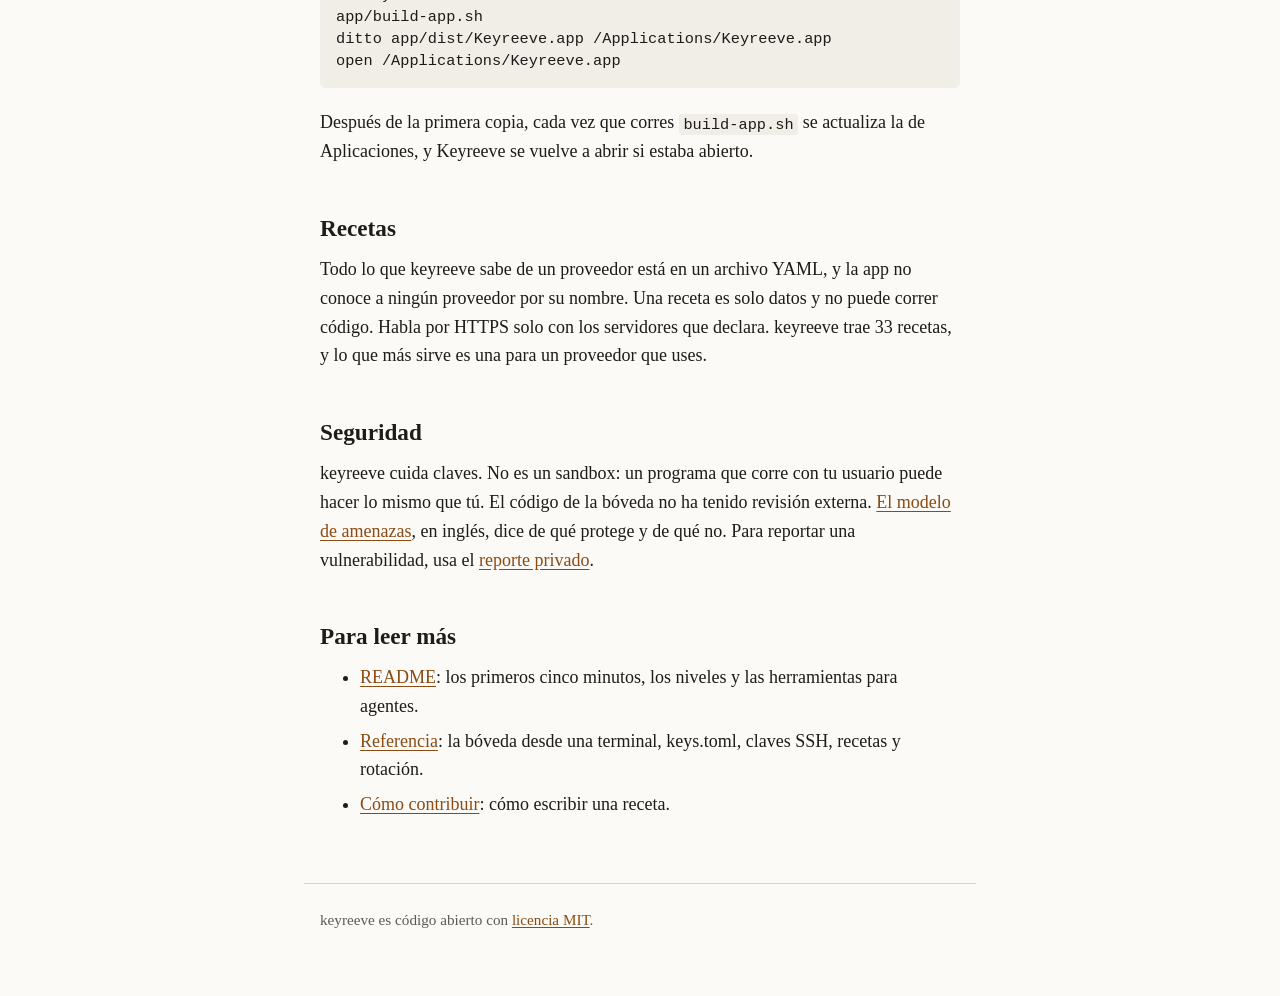
==== commit 935a6c21: "Shorter README in English and Spanish, a reference for the details, and docs that say keys are offer" ====
--- a/docs/es/index.html
+++ b/docs/es/index.html
@@ -3,8 +3,8 @@
 <head>
 <meta charset="utf-8">
 <meta name="viewport" content="width=device-width, initial-scale=1">
-<title>keyreeve: guarda, prueba y rota tus claves de API</title>
-<meta name="description" content="Herramienta local y de código abierto para sellar tus claves de API, comprobar que siguen funcionando, rotarlas con recetas por proveedor y dejar que los agentes las usen sin verlas.">
+<title>keyreeve: una bóveda de claves para tu Mac</title>
+<meta name="description" content="Una bóveda de claves gratis y de código abierto para macOS. Tus claves de API quedan selladas en tu Mac y los agentes las usan a través de un proxy local, sin verlas.">
 <link rel="icon" href="../favicon.svg" type="image/svg+xml">
 <link rel="alternate" hreflang="en" href="../">
 <link rel="alternate" hreflang="es" href="./">
@@ -20,21 +20,20 @@
 </header>
 
 <main>
-<h1>Tus claves de API en un solo lugar, y los agentes las usan sin verlas</h1>
-
-<p class="lede">keyreeve es una herramienta gratis que corre en tu computador. Sella tus claves en una bóveda, le pregunta a cada proveedor si siguen funcionando, las rota con recetas que escribe la comunidad y deja que un agente corra un comando con una clave que nunca tiene en sus manos.</p>
-
-<p class="status">Está en etapa temprana. Probar, sellar y dar acceso a agentes ya funciona en Mac. La rotación pasa el simulador, pero todavía no se ha corrido contra un proveedor real.</p>
-
-<h2>Por qué existe</h2>
-
-<p>Las claves se van juntando en archivos <code>.env</code> y notas sueltas. Nadie se acuerda de cuáles siguen vivas, qué script usa cuál, ni cómo rotar una sin romper un deploy. Cada proveedor lo hace a su manera. Y ahora los agentes también necesitan claves, y una clave pegada en el contexto de un agente puede terminar en cualquier parte.</p>
-
-<p>keyreeve guarda lo propio de cada proveedor en un archivo chico, una <em>receta</em>. Se escribe una vez y le sirve a todos. Tus claves no salen de tu computador, salvo hacia el proveedor al que pertenecen.</p>
+<h1>Una bóveda de claves para tu Mac que los agentes usan sin ver las claves</h1>
+
+<p class="lede">keyreeve sella tus claves de API en tu propio Mac, le pregunta a cada proveedor si siguen funcionando y deja que un agente corra un comando con una clave que nunca tiene en sus manos. Es gratis y de código abierto.</p>
+
+<figure class="shot wide">
+<img src="../img/es/keys.png" width="1600" height="1000" alt="La ventana de keyreeve: una lista de claves con su proveedor, su nivel y su última prueba. Todas las claves son ejemplos inventados.">
+<figcaption>Mis claves. Todos los nombres y valores de estas imágenes son inventados.</figcaption>
+</figure>
+
+<p class="status">Está en etapa temprana. Sellar, probar y dar acceso a agentes se usa a diario en un Mac. La rotación pasa el simulador, pero todavía no ha corrido contra un proveedor real. No hay descargas listas.</p>
 
 <h2>Cómo un agente usa una clave sin verla</h2>
 
-<p>El agente pide correr un comando con una clave. El comando recibe en su variable un reemplazo con la misma forma, y un proxy local pone la clave real solo en los pedidos que van al servidor de ese proveedor.</p>
+<p>El agente pide correr un comando con una clave. El comando recibe un reemplazo con la misma forma, y un proxy local pone la clave real solo en las consultas que van a los servidores de ese proveedor.</p>
 
 <figure>
 <svg viewBox="0 0 440 470" role="img" aria-labelledby="d1t d1d" style="max-width:560px">
@@ -80,22 +79,65 @@
   <text class="t-small" x="20" y="440">Las respuestas vuelven con la clave cambiada por el reemplazo.</text>
   <text class="t-small" x="20" y="460">El agente ve el resultado y nunca la clave.</text>
 </svg>
-<figcaption>El cambio se hace en los encabezados y en las contraseñas Basic, y en la dirección solo para un proveedor que recibe ahí su clave, como Telegram. El cuerpo del pedido conserva el reemplazo: una herramienta que manda su clave en el cuerpo falla y no filtra nada.</figcaption>
-</figure>
-
-<p>Los agentes se conectan por <a href="https://modelcontextprotocol.io">MCP</a> con <code>keyreeve-vault mcp</code>. Tienen <code>list_keys</code>, <code>use_key</code>, <code>request_access</code> y <code>rotate_key</code>, y si lo permites, <code>inventory</code> y <code>propose</code> para ayudarte a ordenar una carpeta de claves sueltas. Ninguna devuelve un valor.</p>
+<figcaption>El cambio se hace en los encabezados y en las contraseñas Basic, y en la dirección solo para un proveedor que recibe ahí su clave, como Telegram. El cuerpo de la consulta conserva el reemplazo, así que una herramienta que manda su clave en el cuerpo falla y no filtra nada.</figcaption>
+</figure>
+
+<h2>Qué ven los agentes</h2>
+
+<p>Tú eliges qué claves pueden conocer los agentes. Las demás no existen para ellos.</p>
+
+<figure>
+<svg viewBox="0 0 440 280" role="img" aria-labelledby="d2t d2d" style="max-width:560px">
+  <title id="d2t">Ofrecida a los agentes o no</title>
+  <desc id="d2d">Cada clave de la bóveda está ofrecida a los agentes o no. Una clave no ofrecida es invisible para los agentes: list_keys no la muestra y su nombre responde como si no existiera. Una clave ofrecida muestra su nombre a los agentes, que pueden pedirla; su nivel decide el resto. Las claves que reciben identificador en bloque parten sin ofrecer. Una clave que agregas tú, o que marcas en su página, queda ofrecida.</desc>
+  <defs>
+    <marker id="a2" viewBox="0 0 10 10" refX="9" refY="5" markerWidth="7" markerHeight="7" orient="auto"><path d="M0,0 L10,5 L0,10 z" class="head"/></marker>
+    <marker id="a2b" viewBox="0 0 10 10" refX="9" refY="5" markerWidth="7" markerHeight="7" orient="auto"><path d="M0,0 L10,5 L0,10 z" class="head-accent"/></marker>
+  </defs>
+  <rect class="box" x="20" y="10" width="400" height="48" rx="6"/>
+  <text class="t" x="220" y="39" text-anchor="middle">Una clave en la bóveda</text>
+
+  <line class="line" x1="115" y1="58" x2="115" y2="118" marker-end="url(#a2)"/>
+  <line class="line-accent" x1="325" y1="58" x2="325" y2="118" marker-end="url(#a2b)"/>
+  <text class="t-small" x="125" y="84">identificador</text>
+  <text class="t-small" x="125" y="100">en bloque</text>
+  <text class="t-small" x="315" y="84" text-anchor="end">agregada o</text>
+  <text class="t-small" x="315" y="100" text-anchor="end">marcada por ti</text>
+
+  <rect class="box" x="20" y="120" width="190" height="96" rx="6"/>
+  <text class="t" x="36" y="146">No ofrecida</text>
+  <text class="t-small" x="36" y="170">Los agentes no la ven.</text>
+  <text class="t-small" x="36" y="188">Su nombre responde como</text>
+  <text class="t-small" x="36" y="206">si no existiera.</text>
+
+  <rect class="box-strong" x="230" y="120" width="190" height="96" rx="6"/>
+  <text class="t" x="246" y="146">Ofrecida</text>
+  <text class="t-small" x="246" y="170">Los agentes ven su nombre</text>
+  <text class="t-small" x="246" y="188">y pueden pedirla.</text>
+  <text class="t-small" x="246" y="206">Su nivel decide el resto.</text>
+
+  <text class="t-small" x="20" y="250">Si la desmarcas, se cierra: se van su nivel, sus</text>
+  <text class="t-small" x="20" y="268">agentes y sus programas permitidos.</text>
+</svg>
+
+</figure>
+
+<figure class="shot">
+<img src="../img/es/key-usage.png" width="1600" height="1000" alt="La página de una clave en la pestaña Uso, con la casilla Ofrecida a los agentes marcada y el nivel Preguntar.">
+<figcaption>La página de una clave, pestaña Uso: ofrecida a los agentes, con el nivel Preguntar.</figcaption>
+</figure>
 
 <h2>Quién decide</h2>
 
-<p>Cada clave tiene un nivel, y lo eliges tú en la app. Una clave que nadie ha abierto es solo tuya.</p>
+<p>Cada clave ofrecida tiene un nivel, y solo tú lo eliges, en la app. Tu huella es la respuesta.</p>
 
 <figure>
 <svg viewBox="0 0 440 330" role="img" aria-labelledby="d3t d3d" style="max-width:560px">
   <title id="d3t">Los cuatro niveles de una clave</title>
-  <desc id="d3d">Solo yo: los agentes no reciben nada. Preguntar: una ventana muestra la clave, el comando y el motivo del agente; eliges una vez o de 1 a 24 horas, o rechazas, y confirmas con tu huella. Libre: una huella y después ninguna pregunta hasta que cierras Keyreeve, un día como máximo. Siempre, sin huella: una huella para sellar una segunda copia, y desde ahí los agentes la usan por el proxy sin preguntar, aunque reinicies. Entregar la clave real pregunta siempre.</desc>
+  <desc id="d3d">Solo yo: los agentes ven el nombre y solo pueden pedirla. Preguntar: una ventana muestra la clave, el comando y el motivo del agente; eliges una vez o de 1 a 24 horas, o rechazas, y confirmas con tu huella. Libre: una huella y después ninguna pregunta hasta que cierras Keyreeve, un día como máximo. Siempre, sin huella: una huella para sellar una segunda copia, y desde ahí los agentes la usan por el proxy sin preguntar, aunque reinicies. Entregar la clave real pide huella siempre.</desc>
   <rect class="box-strong" x="20" y="10" width="400" height="62" rx="6"/>
   <text class="t" x="36" y="36">Solo yo</text>
-  <text class="t-small" x="36" y="58">Lo que viene por defecto. Los agentes no reciben nada.</text>
+  <text class="t-small" x="36" y="58">Por defecto. Ven el nombre y solo pueden pedirla.</text>
 
   <rect class="box" x="20" y="82" width="400" height="62" rx="6"/>
   <text class="t" x="36" y="108">Preguntar</text>
@@ -109,118 +151,55 @@
   <text class="t" x="36" y="252">Siempre, sin huella</text>
   <text class="t-small" x="36" y="274">Solo por el proxy, aunque reinicies. Para claves de lectura.</text>
 
-  <text class="t-small" x="20" y="316">La clave real misma (get, --real) pide huella siempre.</text>
+  <text class="t-small" x="20" y="316">La clave real misma (get, --real) pide tu huella siempre.</text>
 </svg>
 <figcaption>Cerrar Keyreeve, o <em>Bloquear todo</em> en la barra de menú, termina todos los permisos de una vez. Cada sí, cada no y cada rechazo queda en un registro con el motivo que dio el agente.</figcaption>
 </figure>
 
+<figure class="shot">
+<img src="../img/es/agents.png" width="1600" height="1000" alt="La sección Agentes: si Claude Code está conectado, y cada clave ofrecida con su nivel y los agentes que la pueden usar.">
+<figcaption>Agentes: qué puede usar cada agente, y cómo.</figcaption>
+</figure>
+
+<p>Los agentes se conectan por <a href="https://modelcontextprotocol.io">MCP</a> con <code>keyreeve-vault mcp</code>. Tienen <code>list_keys</code>, <code>use_key</code>, <code>request_access</code>, <code>run_with_key</code> y <code>rotate_key</code>, y mientras tú lo permitas, <code>inventory</code> y <code>propose</code> para ayudar a ordenar una carpeta de claves sueltas. Ninguna entrega un valor.</p>
+
+<figure class="shot">
+<img src="../img/es/vault.png" width="1600" height="1000" alt="Seguridad y respaldo: la bóveda, las claves selladas y el respaldo.">
+<figcaption>Seguridad y respaldo. Cada clave sellada es un archivo <a href="https://age-encryption.org">age</a> estándar, así que puedes abrirla sin keyreeve.</figcaption>
+</figure>
+
+<h2>Instalar</h2>
+
+<p>Necesitas macOS 14 o más nuevo, las Command Line Tools y <a href="https://rustup.rs">Rust</a>. La compilación no está notarizada, así que macOS te avisa la primera vez.</p>
+
+<pre><code>git clone https://github.com/carlostapiacl/keyreeve
+cd keyreeve
+app/build-app.sh
+ditto app/dist/Keyreeve.app /Applications/Keyreeve.app
+open /Applications/Keyreeve.app</code></pre>
+
+<p>Después de la primera copia, cada vez que corres <code>build-app.sh</code> se actualiza la de Aplicaciones, y Keyreeve se vuelve a abrir si estaba abierto.</p>
+
 <h2>Recetas</h2>
 
-<p>Todo lo que keyreeve sabe de un proveedor está en un archivo YAML. La app no conoce ningún proveedor por su nombre.</p>
-
-<pre><code>schema: 1
-provider: github
-name: GitHub
-dashboard: https://github.com/settings/tokens
-prefixes: [ghp_, github_pat_]
-hosts: [api.github.com]
-auth: { header: Authorization, prefix: "Bearer " }
-verify: { method: GET, path: /user }
-identify:
-  request: { method: GET, path: /user }
-  fields: { account: $.login, email: $.email }</code></pre>
-
-<p>Una receta son datos y no puede correr código. Los pedidos van por HTTPS, solo a los servidores que declara y sin seguir redirecciones. La clave no tiene marcador en la receta, así que no hay forma de ponerla en una URL o en el cuerpo. Igual una receta puede declarar un servidor que guarda lo que recibe, así que lee <code>hosts</code> antes de confiar en ella. Una prueba es un solo GET. El repositorio trae recetas para más de treinta proveedores, de Anthropic y AWS a Stripe y Telegram.</p>
-
-<h2>Cómo va una rotación</h2>
-
-<figure>
-<svg viewBox="0 0 470 400" role="img" aria-labelledby="d2t d2d" style="max-width:560px">
-  <title id="d2t">El orden de una rotación</title>
-  <desc id="d2d">Paso uno, crear la clave nueva y guardarla. Paso dos, probar que funciona; si falla, se revoca y se detiene. Paso tres, actualizar cada lugar que la usa; si uno falla, se restauran todos y se revoca la nueva. Paso cuatro, dejar la nueva como actual y esperar el traslape. Paso cinco, revocar la vieja. Cada paso se anota antes en un registro, para retomar después de una caída.</desc>
-  <defs>
-    <marker id="a2" viewBox="0 0 10 10" refX="9" refY="5" markerWidth="7" markerHeight="7" orient="auto"><path d="M0,0 L10,5 L0,10 z" class="head"/></marker>
-  </defs>
-  <rect class="box" x="20" y="10" width="250" height="50" rx="6"/>
-  <text class="t" x="34" y="41">1. Crear y guardar la nueva</text>
-  <line class="line" x1="145" y1="60" x2="145" y2="80" marker-end="url(#a2)"/>
-
-  <rect class="box" x="20" y="82" width="250" height="50" rx="6"/>
-  <text class="t" x="34" y="113">2. Probar que funciona</text>
-  <line class="line-stop" x1="270" y1="107" x2="284" y2="107"/>
-  <text class="t-stop" x="290" y="103">si falla: se revoca</text>
-  <text class="t-stop" x="290" y="119">la nueva y se detiene</text>
-  <line class="line" x1="145" y1="132" x2="145" y2="152" marker-end="url(#a2)"/>
-
-  <rect class="box" x="20" y="154" width="250" height="50" rx="6"/>
-  <text class="t" x="34" y="185">3. Actualizar cada lugar</text>
-  <line class="line-stop" x1="270" y1="179" x2="284" y2="179"/>
-  <text class="t-stop" x="290" y="175">si uno falla: se restauran</text>
-  <text class="t-stop" x="290" y="191">todos y se revoca la nueva</text>
-  <line class="line" x1="145" y1="204" x2="145" y2="224" marker-end="url(#a2)"/>
-
-  <rect class="box" x="20" y="226" width="250" height="50" rx="6"/>
-  <text class="t" x="34" y="257">4. Dejarla actual, traslape</text>
-  <line class="line" x1="145" y1="276" x2="145" y2="296" marker-end="url(#a2)"/>
-
-  <rect class="box-strong" x="20" y="298" width="250" height="50" rx="6"/>
-  <text class="t" x="34" y="329">5. Revocar la vieja</text>
-
-  <text class="t-small" x="20" y="380">Cada paso se anota antes: ids y nombres de pasos, nunca valores.</text>
-</svg>
-<figcaption>La clave vieja se revoca al final, y una nueva no se revoca mientras algún servicio pueda tenerla. <code>keyreeve simulate</code> detiene el proceso en cada operación, y otra vez en cada operación de la recuperación, y comprueba que todos los lugares sigan con una clave que funciona.</figcaption>
-</figure>
-
-<p>Pasar el simulador muestra que la receta y el motor aguantan. No prueba que el proveedor real se comporte como dice su receta, y ninguna rotación se ha corrido todavía contra un servicio real.</p>
-
-<h2>Pruébalo</h2>
-
-<p>Necesitas <a href="https://rustup.rs">Rust</a>. Todavía no hay binarios listos. Esto corre sin conexión y sin claves reales:</p>
-
-<pre><code>cargo install --git https://github.com/carlostapiacl/keyreeve
-git clone https://github.com/carlostapiacl/keyreeve
-cd keyreeve
-keyreeve check examples/recipe.yaml
-keyreeve simulate examples/recipe.yaml</code></pre>
-
-<p>Para ver lo que ya tienes, apúntalo a una carpeta con tus claves. Ningún comando cambia un archivo ni escribe un valor:</p>
-
-<pre><code>keyreeve inventory ~/mis-claves --out ~/.keyreeve/inventory.json
-keyreeve verify github --key-file ~/mis-claves/app.env --field GITHUB_TOKEN</code></pre>
-
-<h3>La app para Mac</h3>
-
-<p>Una ventana nativa sobre tus claves, en español e inglés, con la bóveda adentro. Se compila desde el código y todavía no está notarizada, así que macOS te avisa la primera vez.</p>
-
-<pre><code>app/build-app.sh
-open app/dist/Keyreeve.app</code></pre>
-
-<p>Cada clave sellada es un archivo <a href="https://age-encryption.org">age</a> estándar, sellado para una llave dentro del Secure Enclave de tu Mac y para una llave de recuperación que guardas en otra parte. Con la bóveda y el comando <code>age</code> abres tus claves en cualquier computador, así que no dependen de esta herramienta.</p>
-
-<h2>Lo que falta</h2>
+<p>Todo lo que keyreeve sabe de un proveedor está en un archivo YAML, y la app no conoce a ningún proveedor por su nombre. Una receta es solo datos y no puede correr código. Habla por HTTPS solo con los servidores que declara. keyreeve trae 33 recetas, y lo que más sirve es una para un proveedor que uses.</p>
+
+<h2>Seguridad</h2>
+
+<p>keyreeve cuida claves. No es un sandbox: un programa que corre con tu usuario puede hacer lo mismo que tú. El código de la bóveda no ha tenido revisión externa. <a href="https://github.com/carlostapiacl/keyreeve/blob/main/THREAT_MODEL.md">El modelo de amenazas</a>, en inglés, dice de qué protege y de qué no. Para reportar una vulnerabilidad, usa el <a href="https://github.com/carlostapiacl/keyreeve/security/advisories/new">reporte privado</a>.</p>
+
+<h2>Para leer más</h2>
 
 <ul>
-  <li>Una rotación corrida contra un proveedor real.</li>
-  <li>La bóveda en Linux y Windows. La línea de comandos corre en Linux, Windows no se ha probado, y el formato de la bóveda ya sirve en los dos.</li>
-  <li>La firma de Apple, para que la app se pueda descargar y no solo compilar.</li>
-  <li>Otras bóvedas como almacenamiento, como 1Password o el llavero del sistema.</li>
-  <li>Recetas que sepan rotar para más proveedores.</li>
+  <li><a href="https://github.com/carlostapiacl/keyreeve/blob/main/README.es.md">README</a>: los primeros cinco minutos, los niveles y las herramientas para agentes.</li>
+  <li><a href="https://github.com/carlostapiacl/keyreeve/blob/main/docs/reference.es.md">Referencia</a>: la bóveda desde una terminal, keys.toml, claves SSH, recetas y rotación.</li>
+  <li><a href="https://github.com/carlostapiacl/keyreeve/blob/main/CONTRIBUTING.es.md">Cómo contribuir</a>: cómo escribir una receta.</li>
 </ul>
 
-<h2>Seguridad</h2>
-
-<p>keyreeve maneja credenciales que pueden crear y revocar claves, así que un error cuesta más que en la mayoría de las herramientas. Se protege de una receta descuidada o maliciosa, de una caída a mitad de una rotación, de un valor que llegue a un registro y de una respuesta del proveedor que traiga más de la cuenta. No protege de otro programa que corra con tu usuario, de un proveedor o una dependencia comprometidos, ni de una receta cuyo servidor guarde lo que recibe. El código de la bóveda no ha tenido revisión externa.</p>
-
-<p>La lista completa está en <a href="https://github.com/carlostapiacl/keyreeve/blob/main/THREAT_MODEL.md">THREAT_MODEL.md</a>, en inglés. Para reportar una vulnerabilidad, usa el <a href="https://github.com/carlostapiacl/keyreeve/security/advisories/new">reporte privado</a>.</p>
-
-<h2>Cómo aportar</h2>
-
-<p>Lo que más sirve es una receta para un proveedor que uses. Una receta que solo prueba una clave necesita <code>verify</code>; una que rota necesita además <code>create</code> y <code>revoke</code>. Córrele <code>keyreeve check</code> y <code>keyreeve simulate</code>, enlaza la documentación del proveedor en cada paso y nunca pegues una clave ni una respuesta real. <a href="https://github.com/carlostapiacl/keyreeve/blob/main/CONTRIBUTING.md">CONTRIBUTING.md</a> tiene los campos y la lista para revisar antes de abrir el pull request.</p>
-
 </main>
 
 <footer>
-  <p>keyreeve es código abierto con <a href="https://github.com/carlostapiacl/keyreeve/blob/main/LICENSE">licencia MIT</a>. El código, los issues y las recetas están en <a href="https://github.com/carlostapiacl/keyreeve">GitHub</a>.</p>
+  <p>keyreeve es código abierto con <a href="https://github.com/carlostapiacl/keyreeve/blob/main/LICENSE">licencia MIT</a>.</p>
 </footer>
 </body>
 </html>
--- a/docs/style.css
+++ b/docs/style.css
@@ -109,6 +109,18 @@
 
 figcaption { font-size: 0.95rem; color: var(--muted); margin-top: 0.5rem; }
 
+figure.shot img {
+  display: block;
+  width: 100%;
+  height: auto;
+  border: 1px solid var(--line);
+  border-radius: 8px;
+}
+
+@media (min-width: 64rem) {
+  figure.wide { margin-left: -8rem; margin-right: -8rem; }
+}
+
 svg .box { fill: var(--box); stroke: var(--line); stroke-width: 1.5; }
 svg .box-strong { fill: var(--box); stroke: var(--accent); stroke-width: 2; }
 svg .t { fill: var(--text); font-family: -apple-system, BlinkMacSystemFont, "Segoe UI", sans-serif; font-size: 15px; }
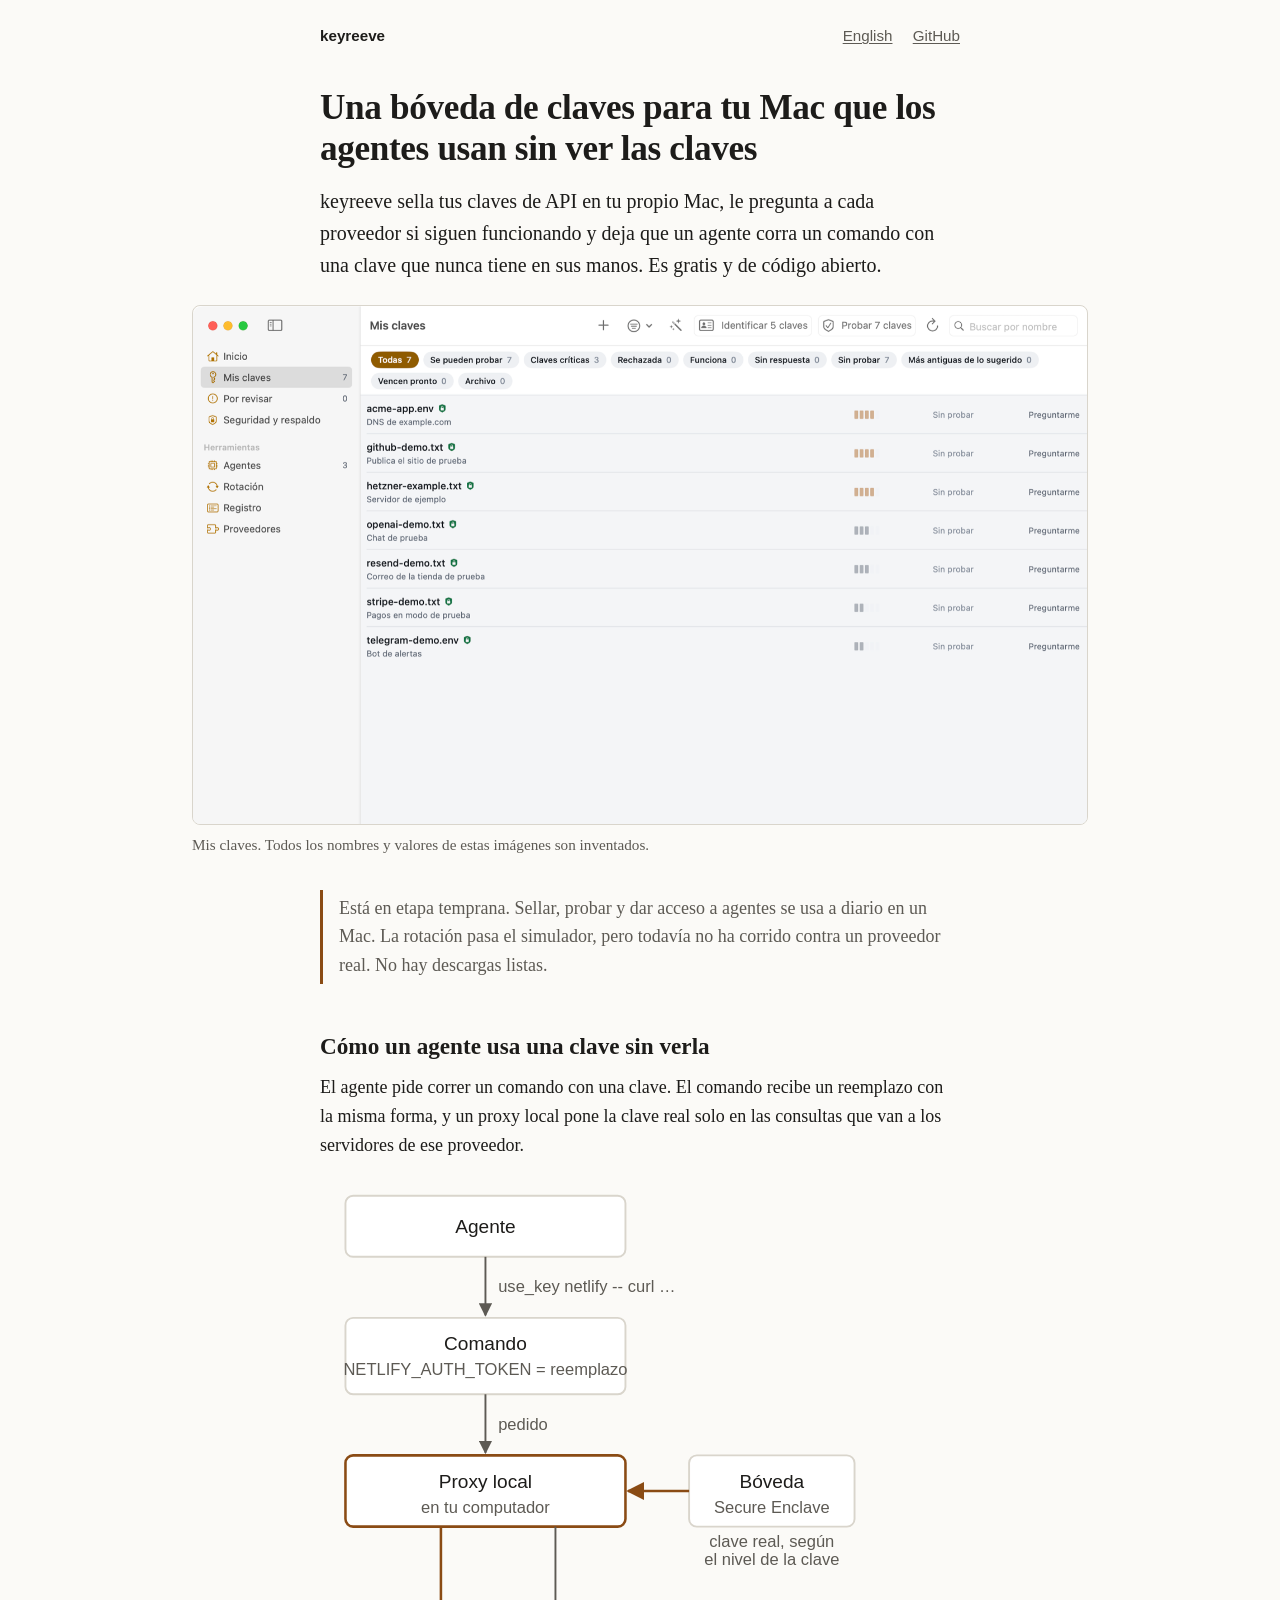
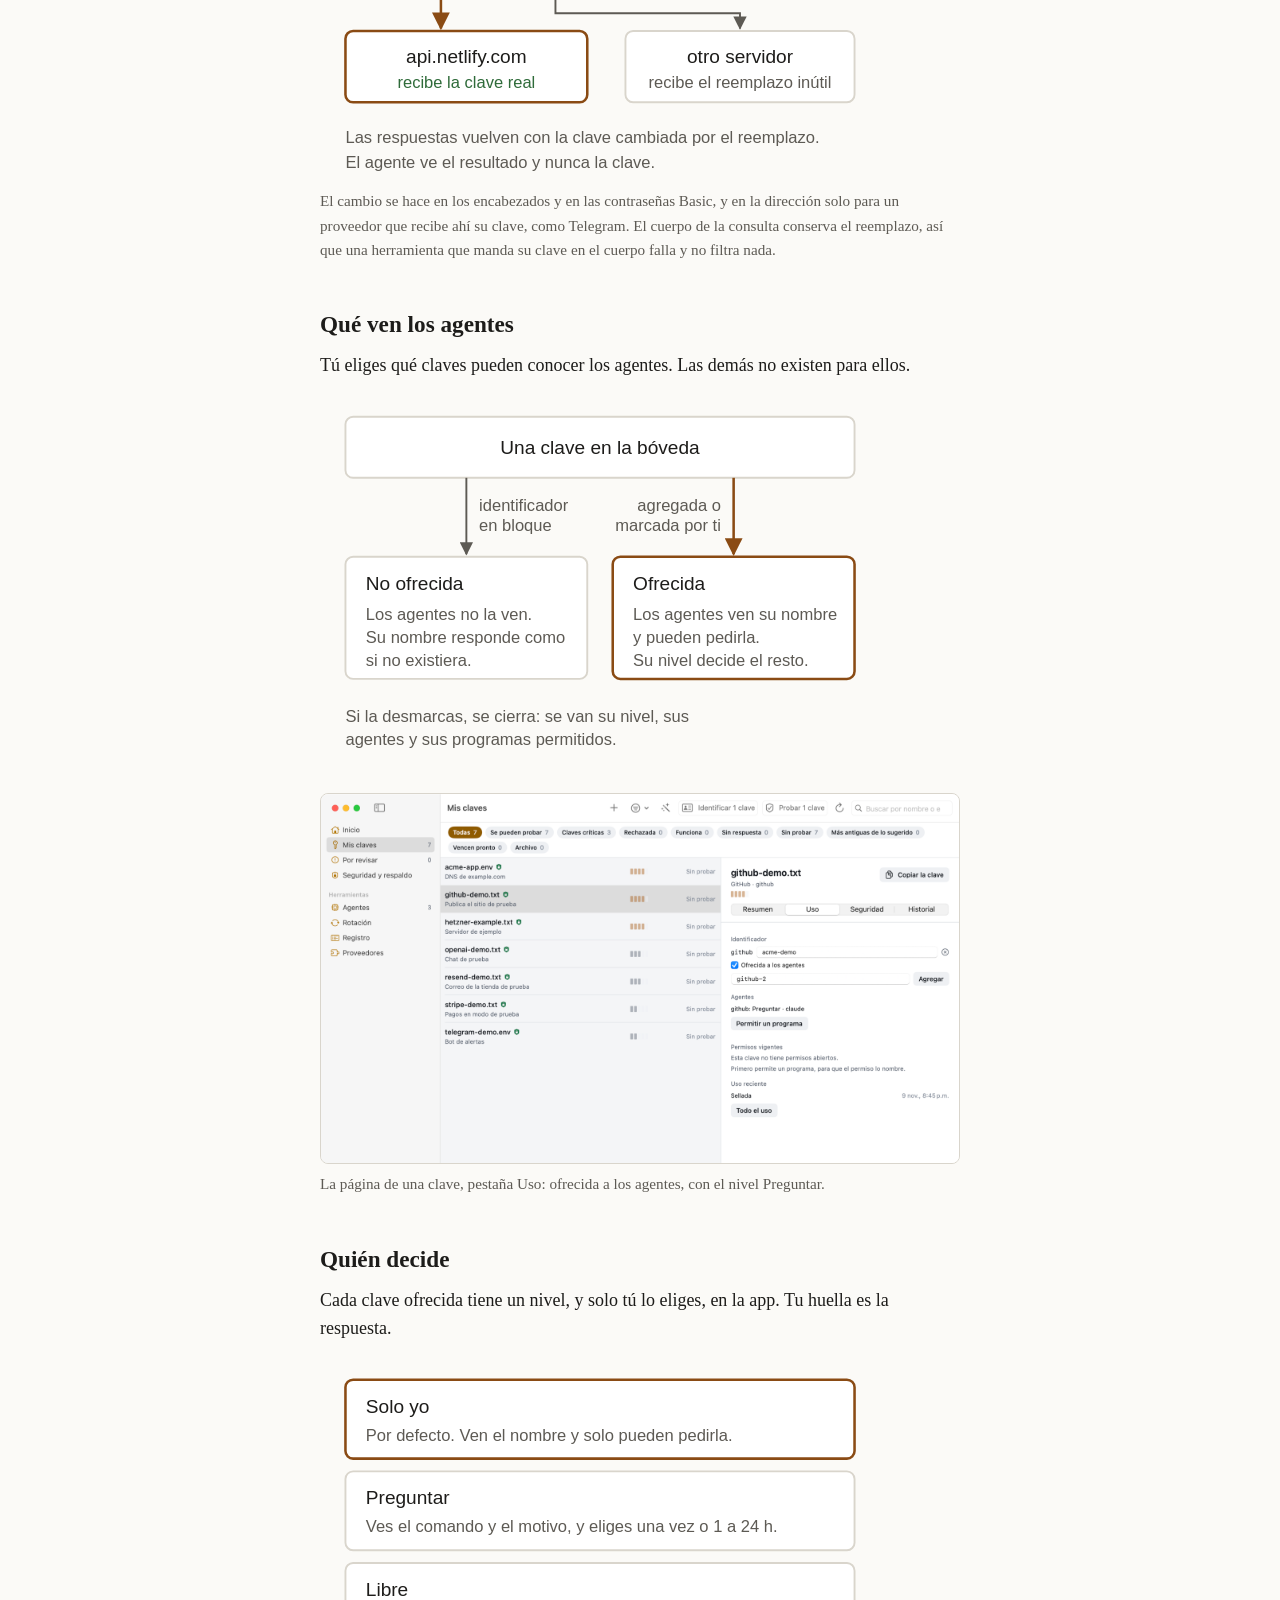
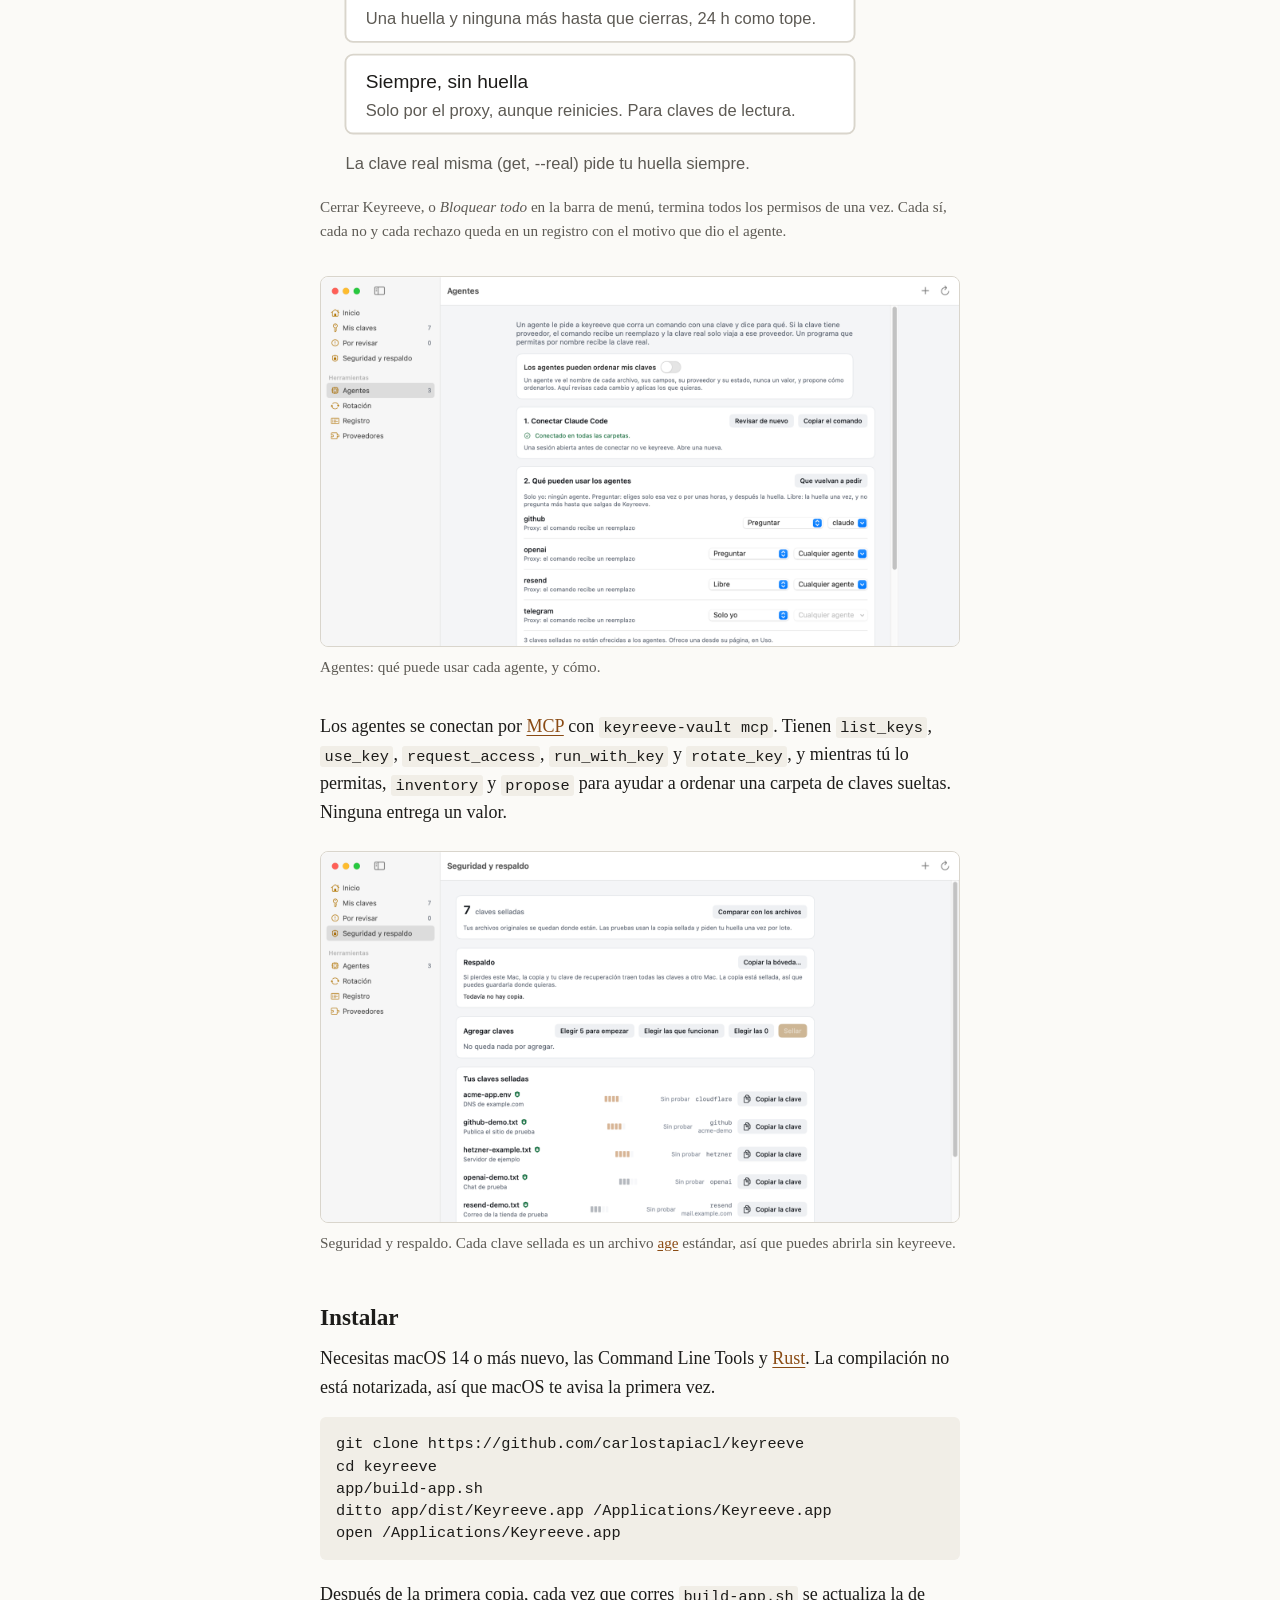
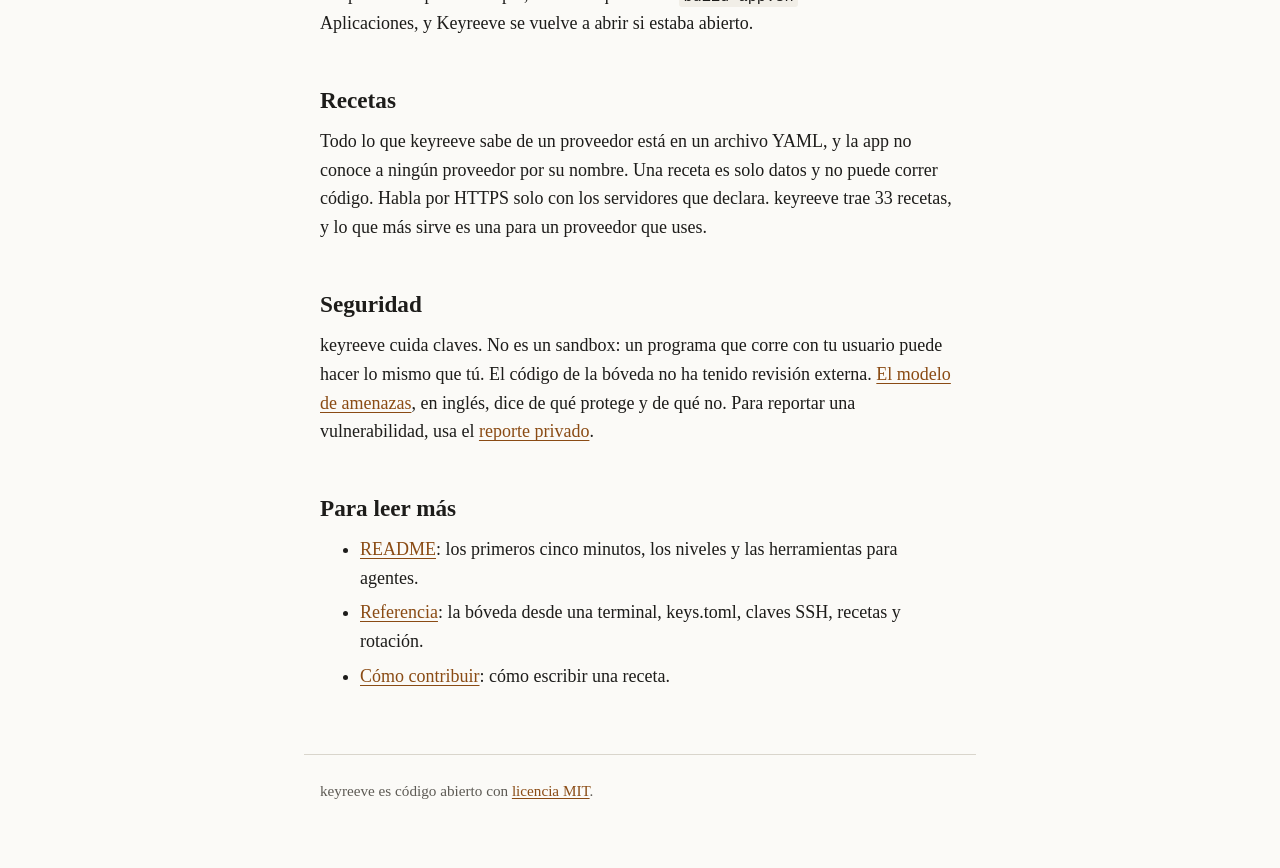
==== commit 09f42984: "A simpler site in English and Spanish, with screenshots of a demo vault and a diagram of keys offere" ====
--- a/docs/es/index.html
+++ b/docs/es/index.html
@@ -25,7 +25,7 @@
 <p class="lede">keyreeve sella tus claves de API en tu propio Mac, le pregunta a cada proveedor si siguen funcionando y deja que un agente corra un comando con una clave que nunca tiene en sus manos. Es gratis y de código abierto.</p>
 
 <figure class="shot wide">
-<img src="../img/es/keys.png" width="1600" height="1000" alt="La ventana de keyreeve: una lista de claves con su proveedor, su nivel y su última prueba. Todas las claves son ejemplos inventados.">
+<img src="../img/es/keys.png" width="1600" height="927" alt="La ventana de keyreeve: una lista de claves, cada una con una descripción corta, qué tan grave sería una filtración y su última prueba. Todas las claves son ejemplos inventados.">
 <figcaption>Mis claves. Todos los nombres y valores de estas imágenes son inventados.</figcaption>
 </figure>
 
@@ -123,7 +123,7 @@
 </figure>
 
 <figure class="shot">
-<img src="../img/es/key-usage.png" width="1600" height="1000" alt="La página de una clave en la pestaña Uso, con la casilla Ofrecida a los agentes marcada y el nivel Preguntar.">
+<img src="../img/es/key-usage.png" width="1600" height="927" alt="La página de una clave en la pestaña Uso, con la casilla Ofrecida a los agentes marcada y el nivel Preguntar.">
 <figcaption>La página de una clave, pestaña Uso: ofrecida a los agentes, con el nivel Preguntar.</figcaption>
 </figure>
 
@@ -157,14 +157,14 @@
 </figure>
 
 <figure class="shot">
-<img src="../img/es/agents.png" width="1600" height="1000" alt="La sección Agentes: si Claude Code está conectado, y cada clave ofrecida con su nivel y los agentes que la pueden usar.">
+<img src="../img/es/agents.png" width="1600" height="927" alt="La sección Agentes: si Claude Code está conectado, y cada clave ofrecida con su nivel y los agentes que la pueden usar.">
 <figcaption>Agentes: qué puede usar cada agente, y cómo.</figcaption>
 </figure>
 
 <p>Los agentes se conectan por <a href="https://modelcontextprotocol.io">MCP</a> con <code>keyreeve-vault mcp</code>. Tienen <code>list_keys</code>, <code>use_key</code>, <code>request_access</code>, <code>run_with_key</code> y <code>rotate_key</code>, y mientras tú lo permitas, <code>inventory</code> y <code>propose</code> para ayudar a ordenar una carpeta de claves sueltas. Ninguna entrega un valor.</p>
 
 <figure class="shot">
-<img src="../img/es/vault.png" width="1600" height="1000" alt="Seguridad y respaldo: la bóveda, las claves selladas y el respaldo.">
+<img src="../img/es/vault.png" width="1600" height="927" alt="Seguridad y respaldo: la bóveda, las claves selladas y el respaldo.">
 <figcaption>Seguridad y respaldo. Cada clave sellada es un archivo <a href="https://age-encryption.org">age</a> estándar, así que puedes abrirla sin keyreeve.</figcaption>
 </figure>
 
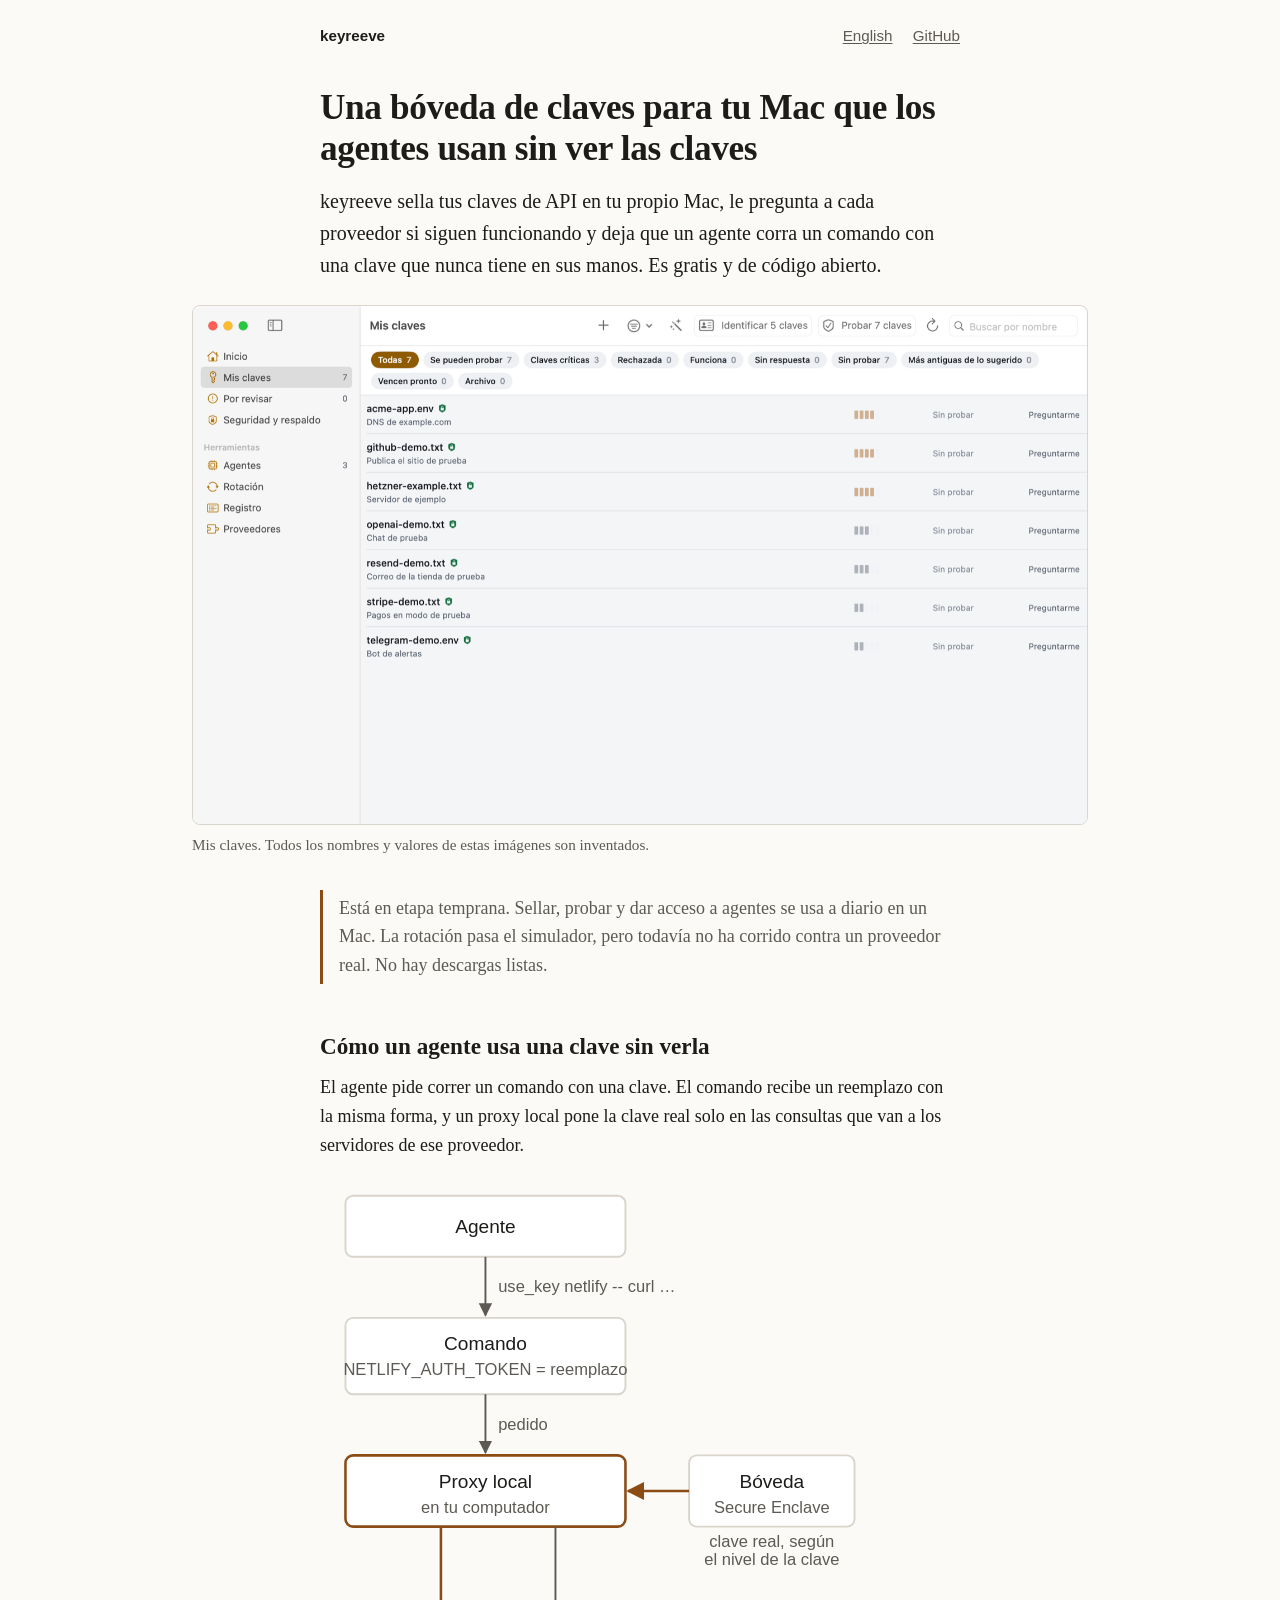
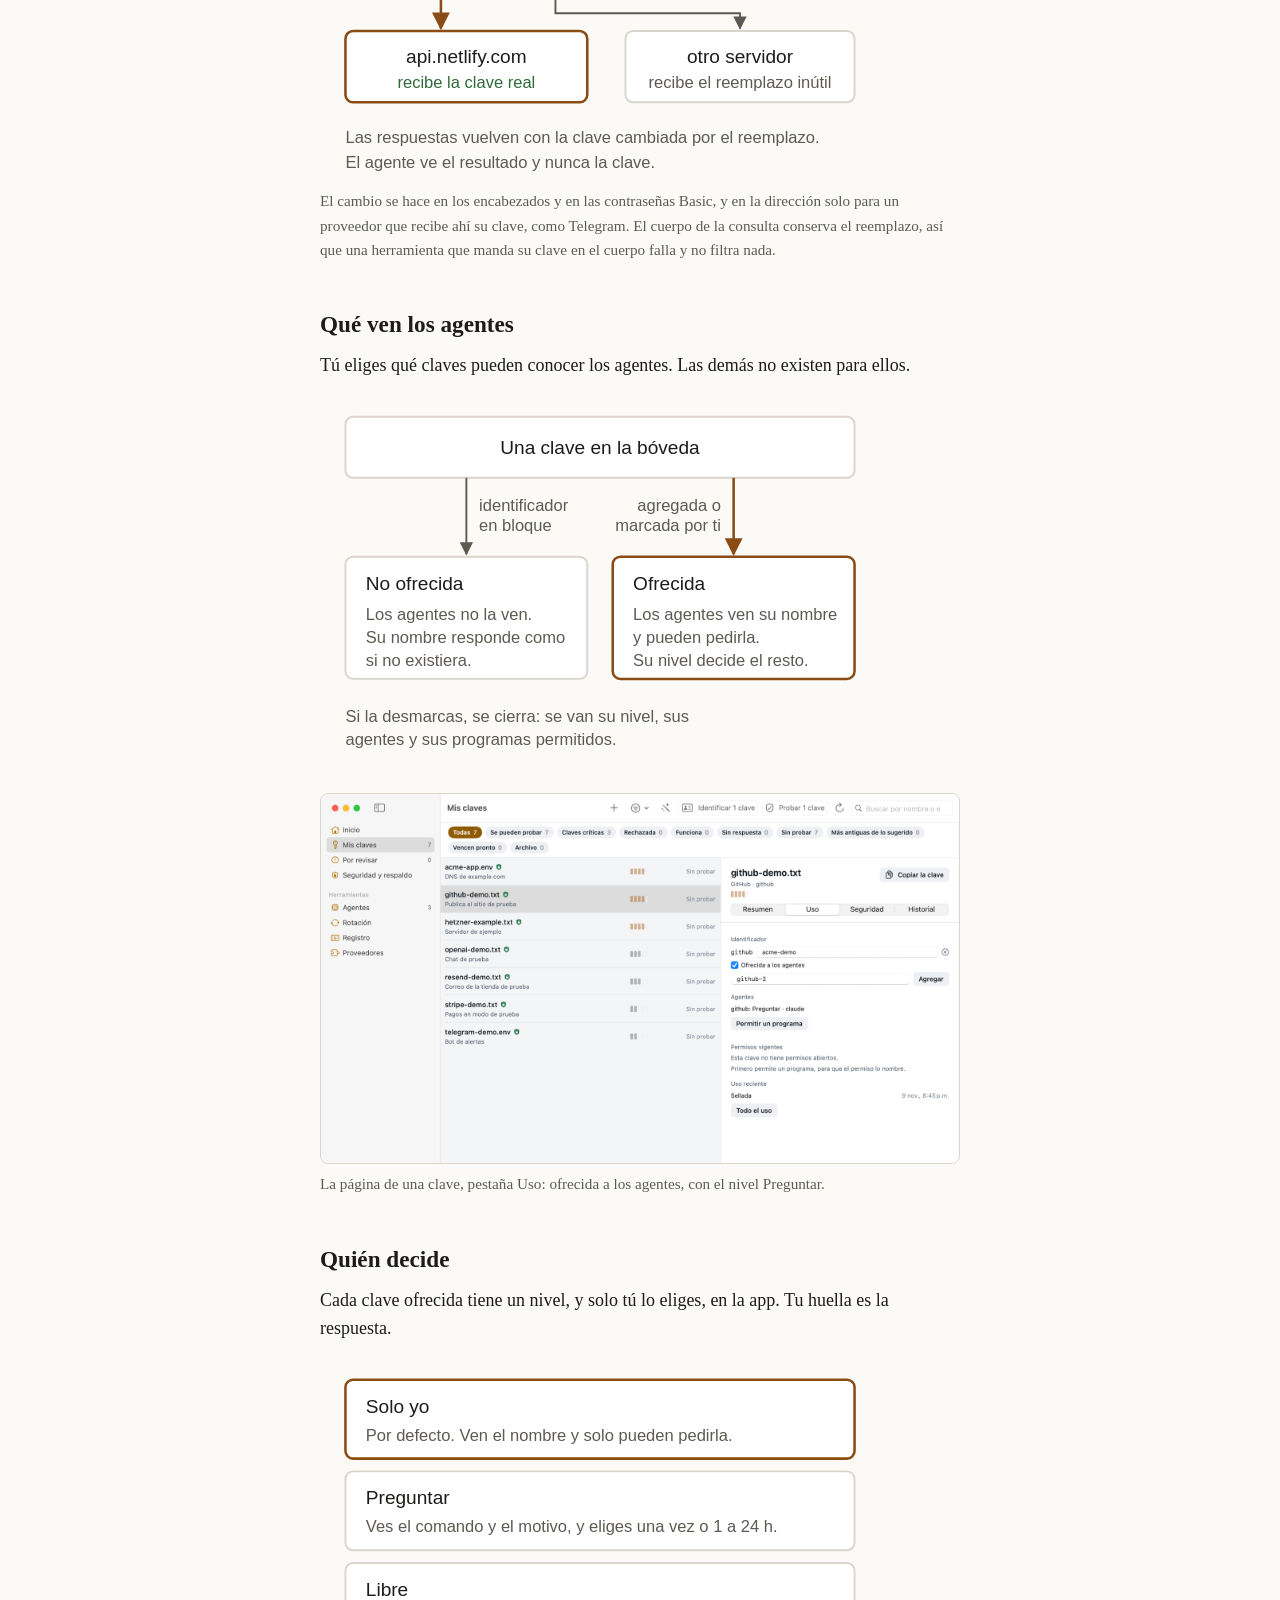
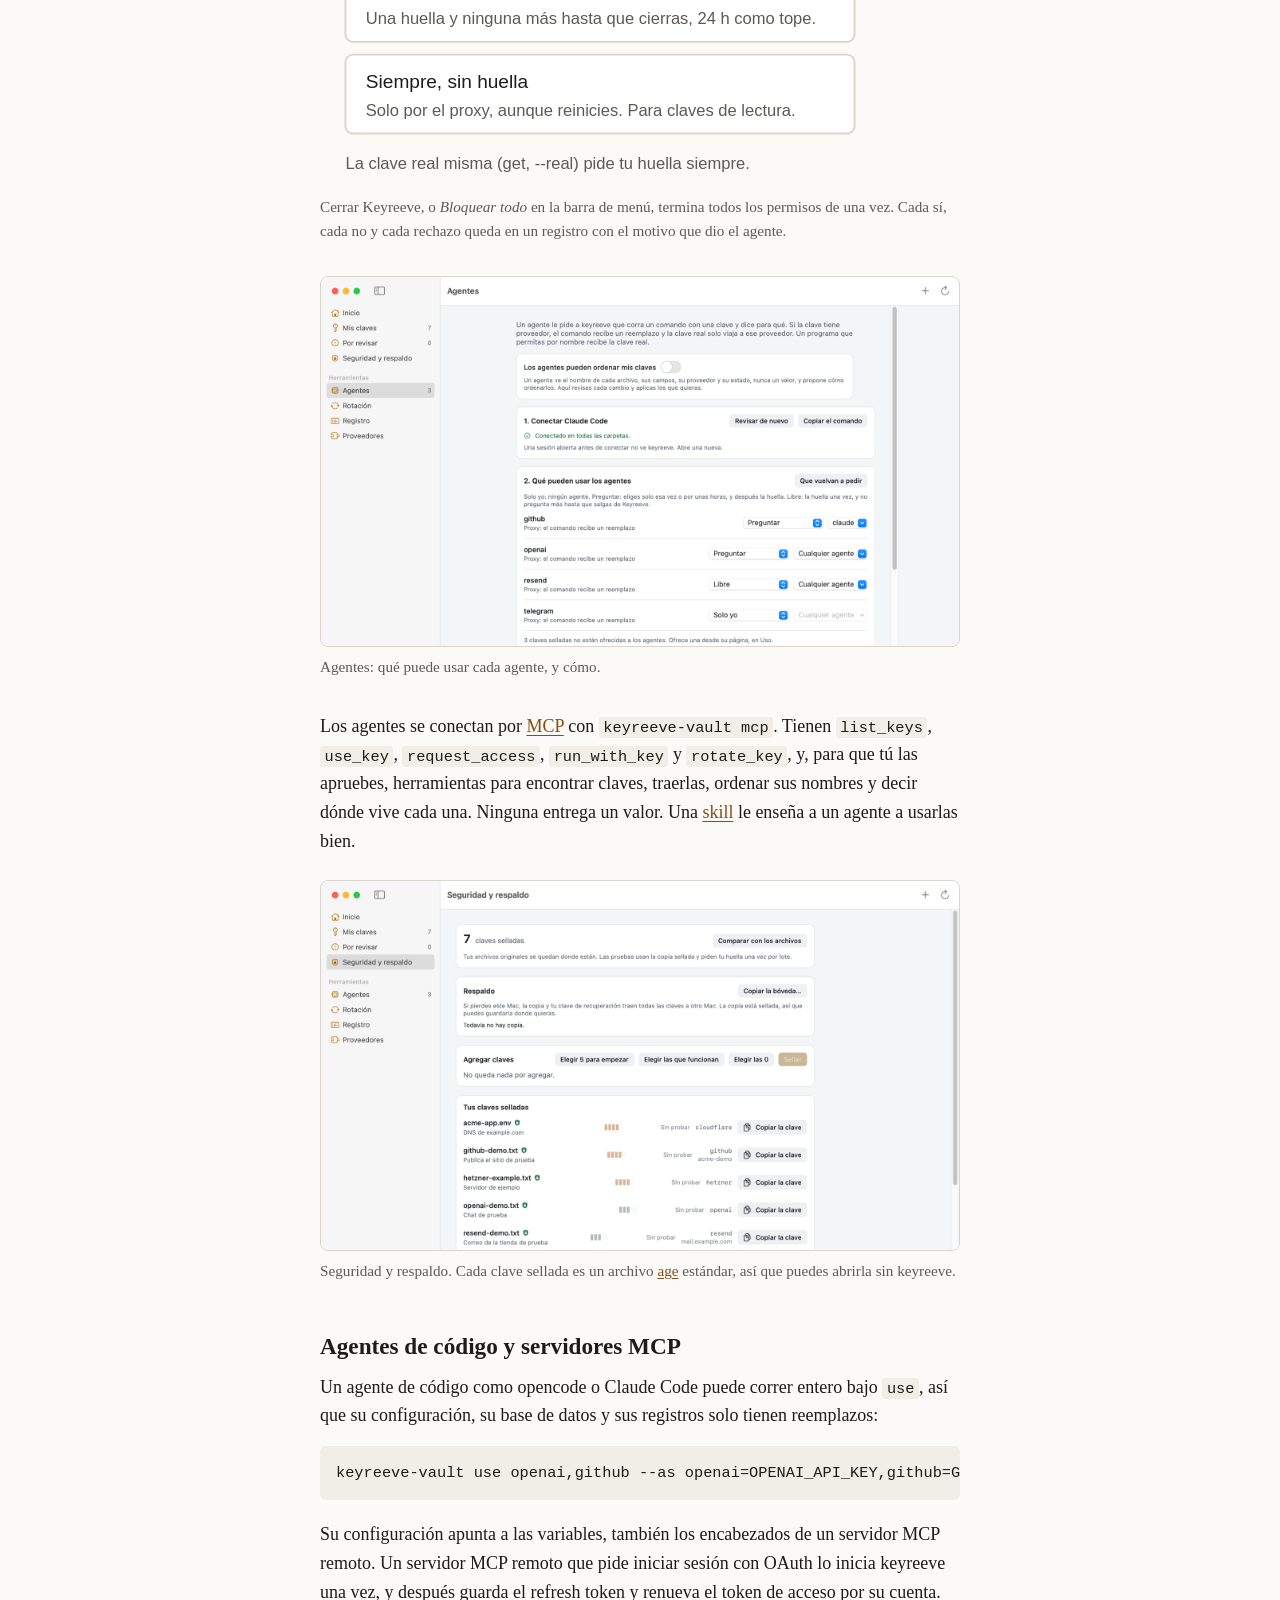
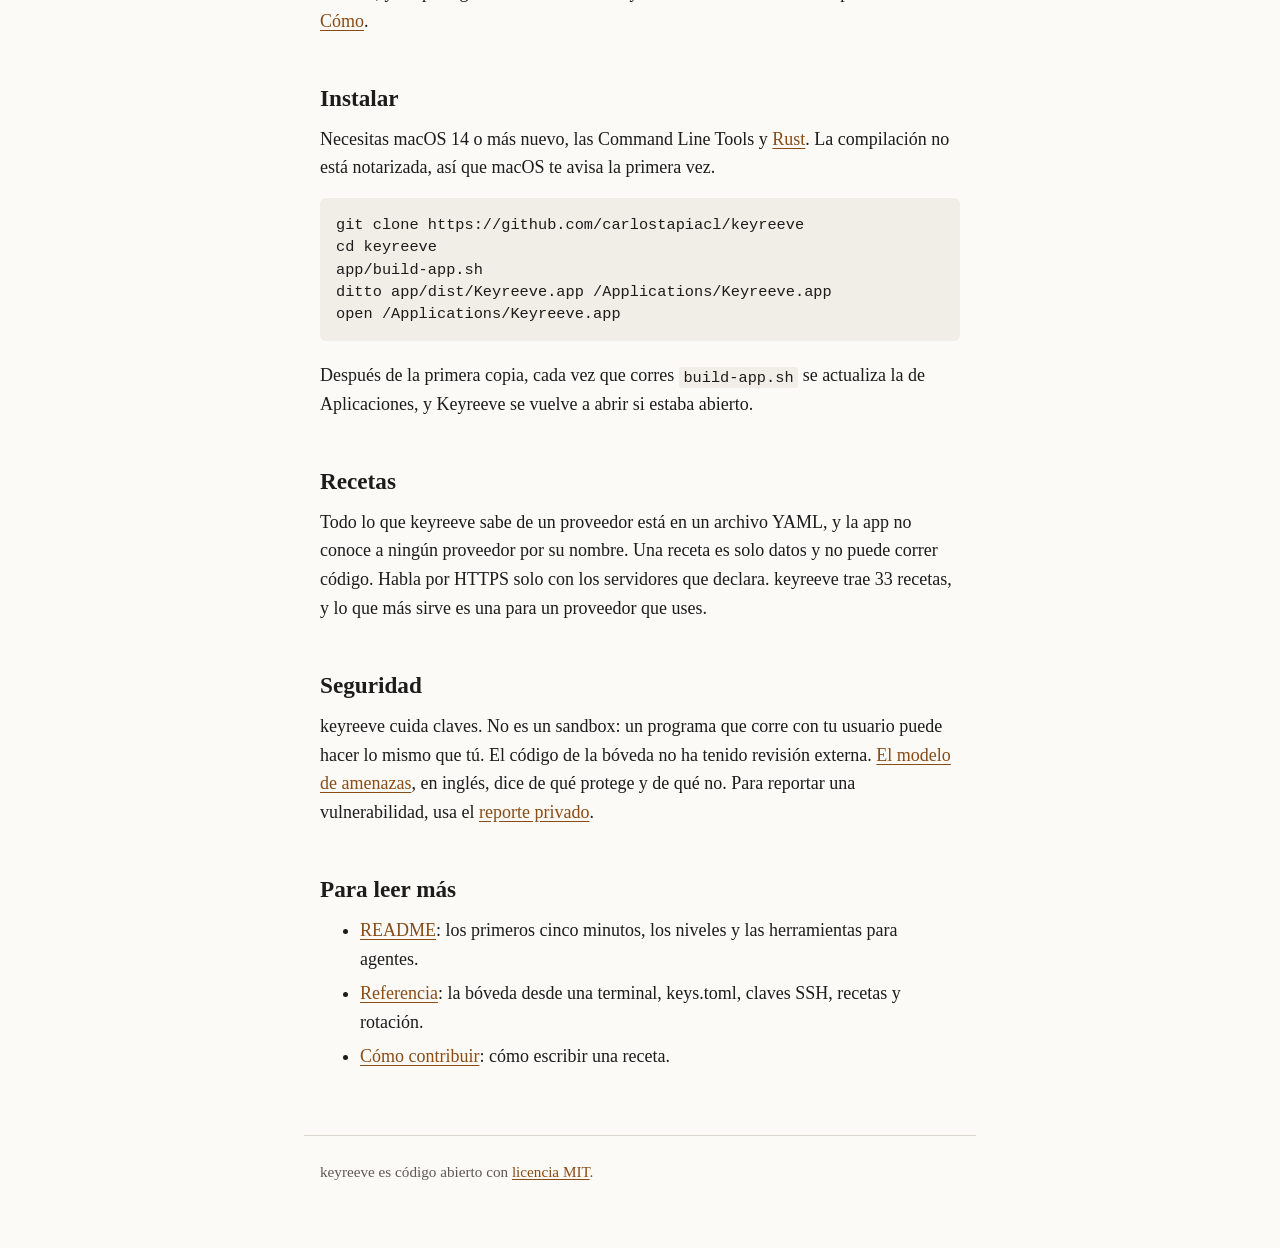
==== commit 0667fdd7: "Shorter README for the three-place window, coding agents and OAuth MCP servers in the docs and site," ====
--- a/docs/es/index.html
+++ b/docs/es/index.html
@@ -161,12 +161,20 @@
 <figcaption>Agentes: qué puede usar cada agente, y cómo.</figcaption>
 </figure>
 
-<p>Los agentes se conectan por <a href="https://modelcontextprotocol.io">MCP</a> con <code>keyreeve-vault mcp</code>. Tienen <code>list_keys</code>, <code>use_key</code>, <code>request_access</code>, <code>run_with_key</code> y <code>rotate_key</code>, y mientras tú lo permitas, <code>inventory</code> y <code>propose</code> para ayudar a ordenar una carpeta de claves sueltas. Ninguna entrega un valor.</p>
+<p>Los agentes se conectan por <a href="https://modelcontextprotocol.io">MCP</a> con <code>keyreeve-vault mcp</code>. Tienen <code>list_keys</code>, <code>use_key</code>, <code>request_access</code>, <code>run_with_key</code> y <code>rotate_key</code>, y, para que tú las apruebes, herramientas para encontrar claves, traerlas, ordenar sus nombres y decir dónde vive cada una. Ninguna entrega un valor. Una <a href="https://github.com/carlostapiacl/keyreeve/blob/main/skills/keyreeve/SKILL.md">skill</a> le enseña a un agente a usarlas bien.</p>
 
 <figure class="shot">
 <img src="../img/es/vault.png" width="1600" height="927" alt="Seguridad y respaldo: la bóveda, las claves selladas y el respaldo.">
 <figcaption>Seguridad y respaldo. Cada clave sellada es un archivo <a href="https://age-encryption.org">age</a> estándar, así que puedes abrirla sin keyreeve.</figcaption>
 </figure>
+
+<h2>Agentes de código y servidores MCP</h2>
+
+<p>Un agente de código como opencode o Claude Code puede correr entero bajo <code>use</code>, así que su configuración, su base de datos y sus registros solo tienen reemplazos:</p>
+
+<pre><code>keyreeve-vault use openai,github --as openai=OPENAI_API_KEY,github=GITHUB_TOKEN --for 8h -- opencode</code></pre>
+
+<p>Su configuración apunta a las variables, también los encabezados de un servidor MCP remoto. Un servidor MCP remoto que pide iniciar sesión con OAuth lo inicia keyreeve una vez, y después guarda el refresh token y renueva el token de acceso por su cuenta. <a href="https://github.com/carlostapiacl/keyreeve/blob/main/docs/reference.es.md#un-servidor-mcp-remoto-que-inicia-sesión-con-oauth">Cómo</a>.</p>
 
 <h2>Instalar</h2>
 
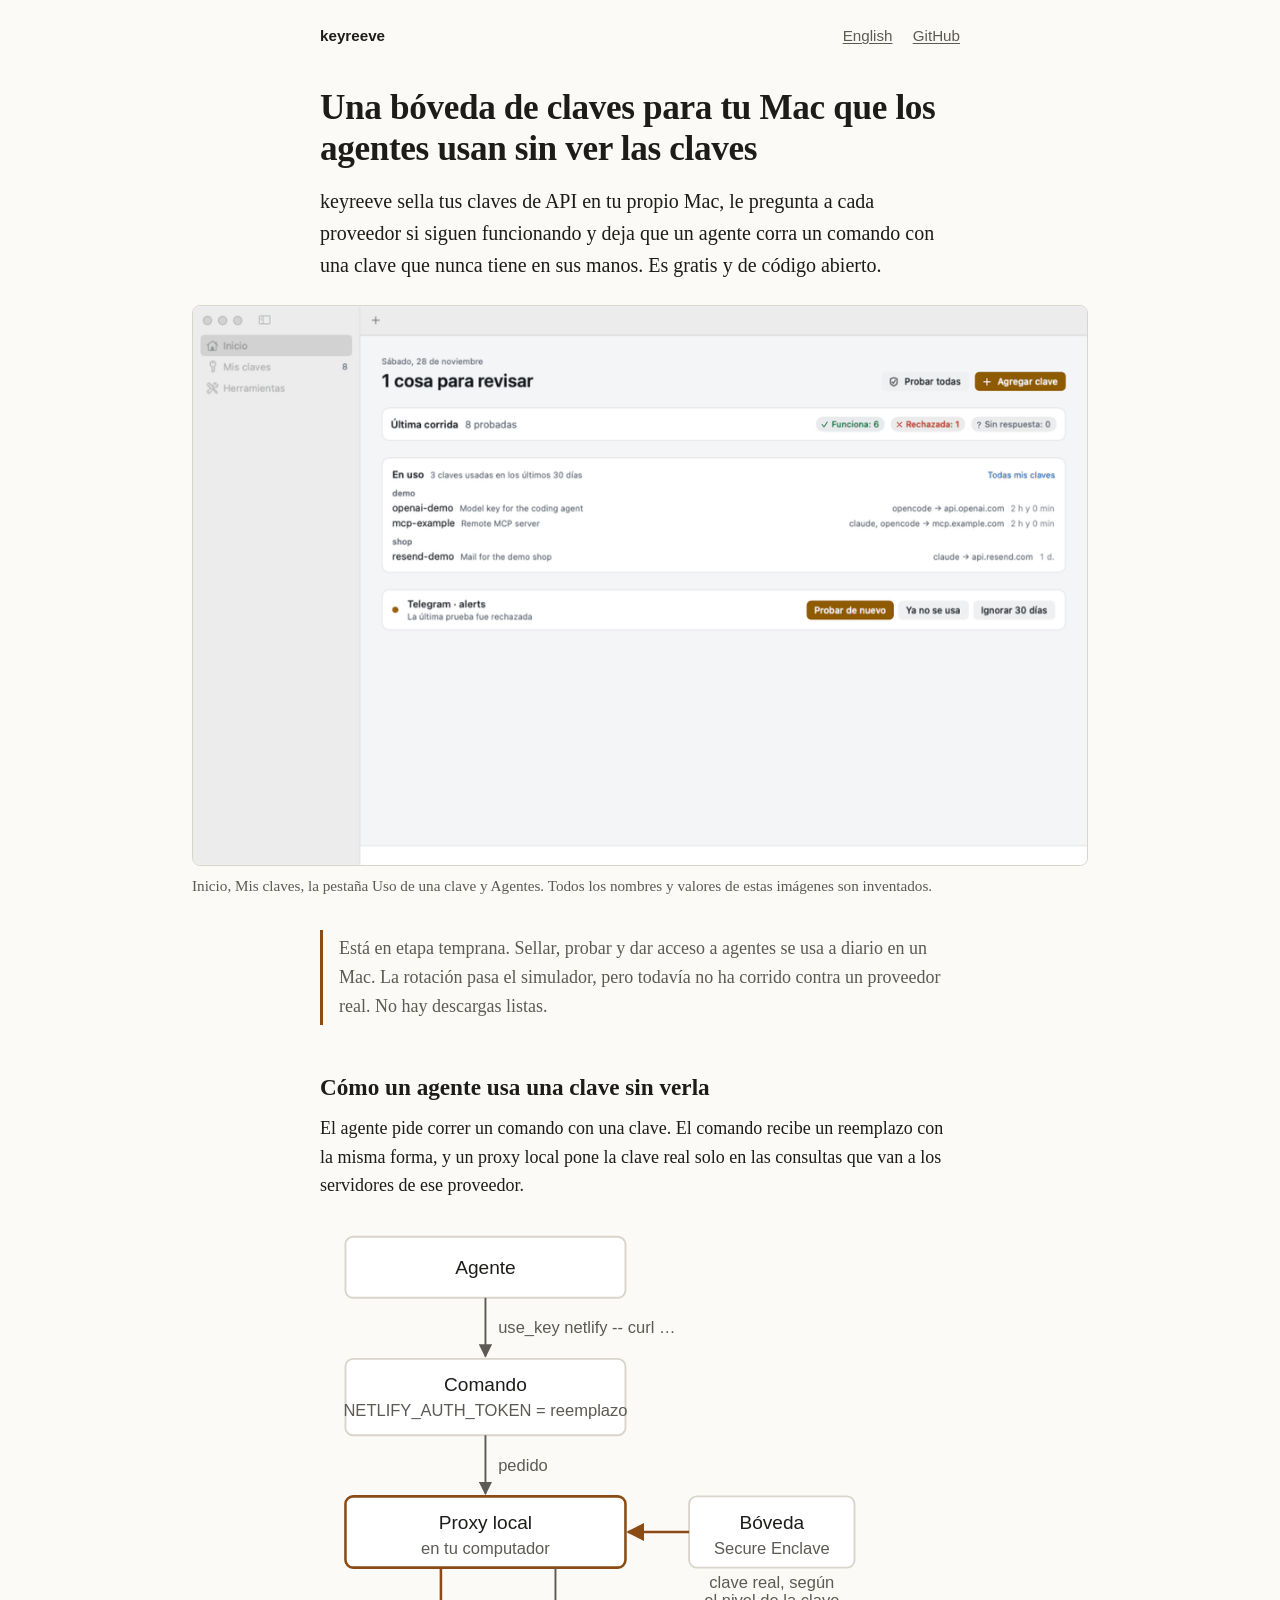
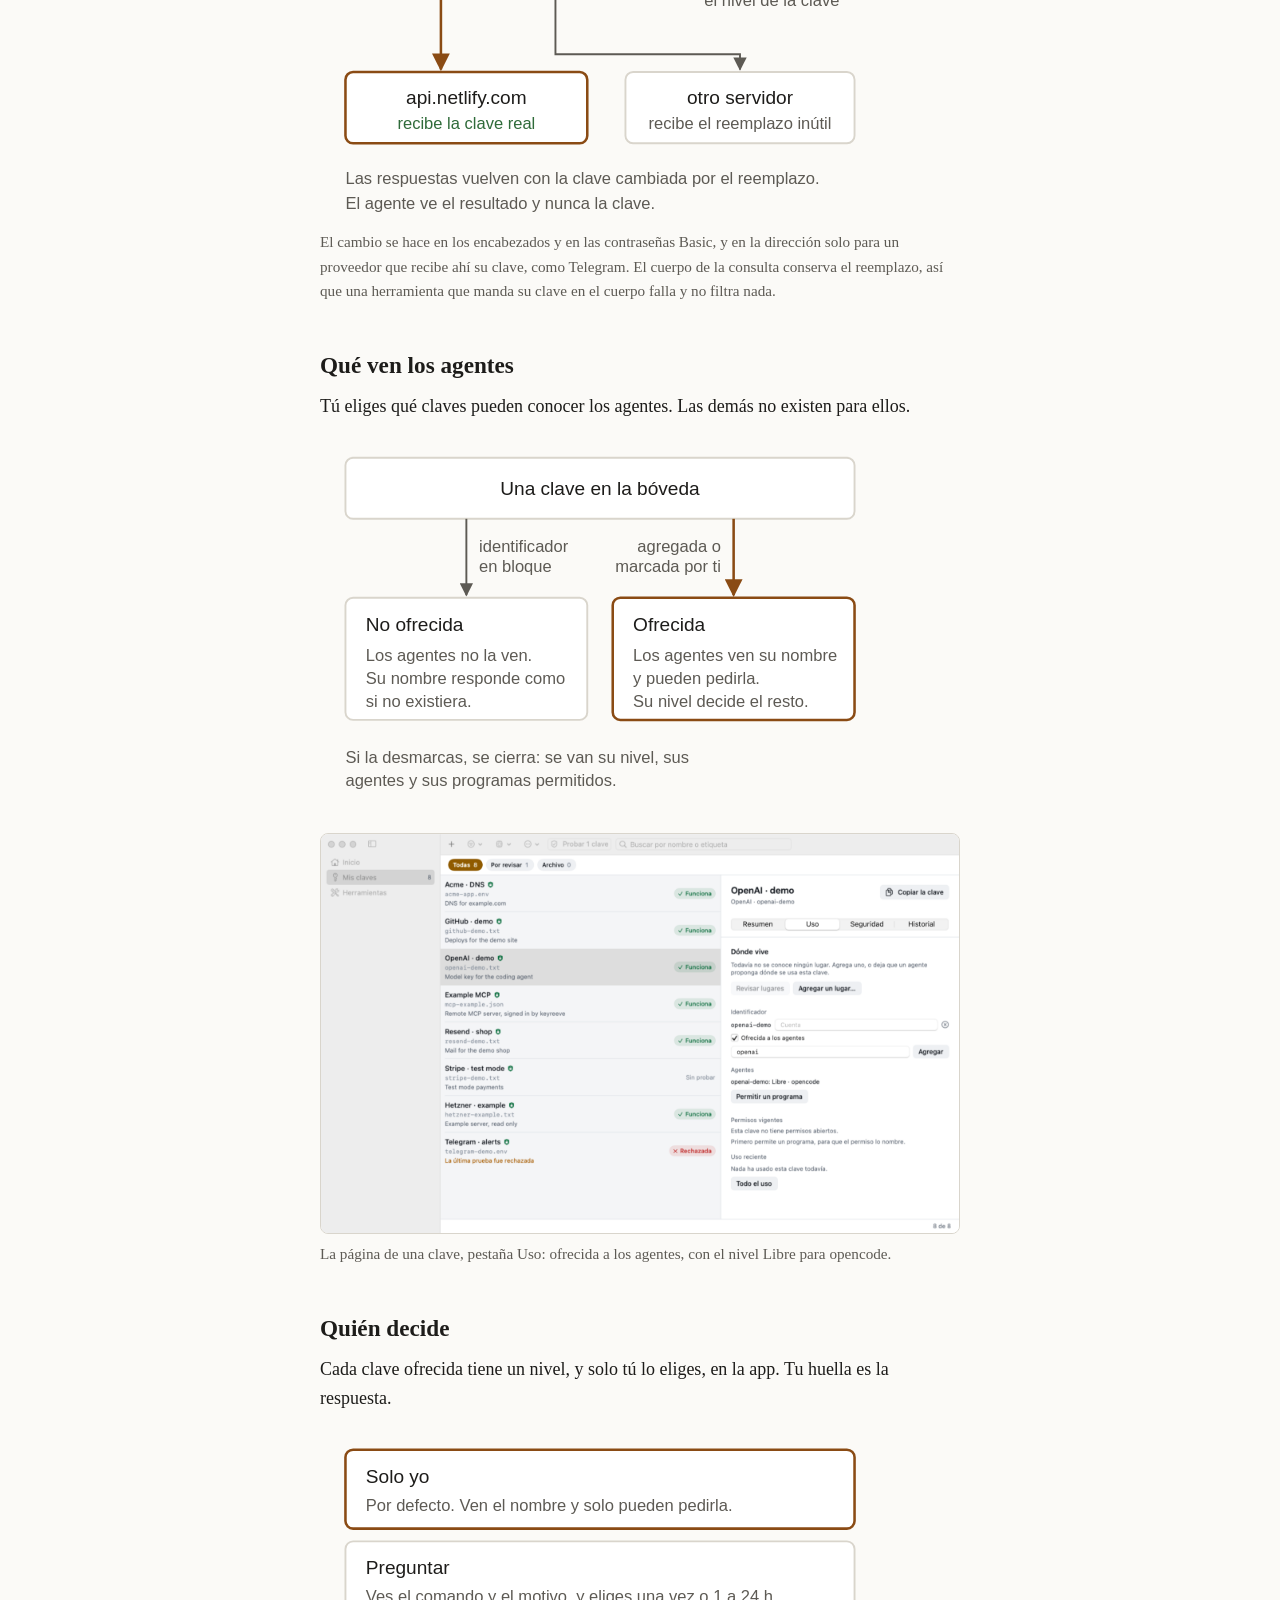
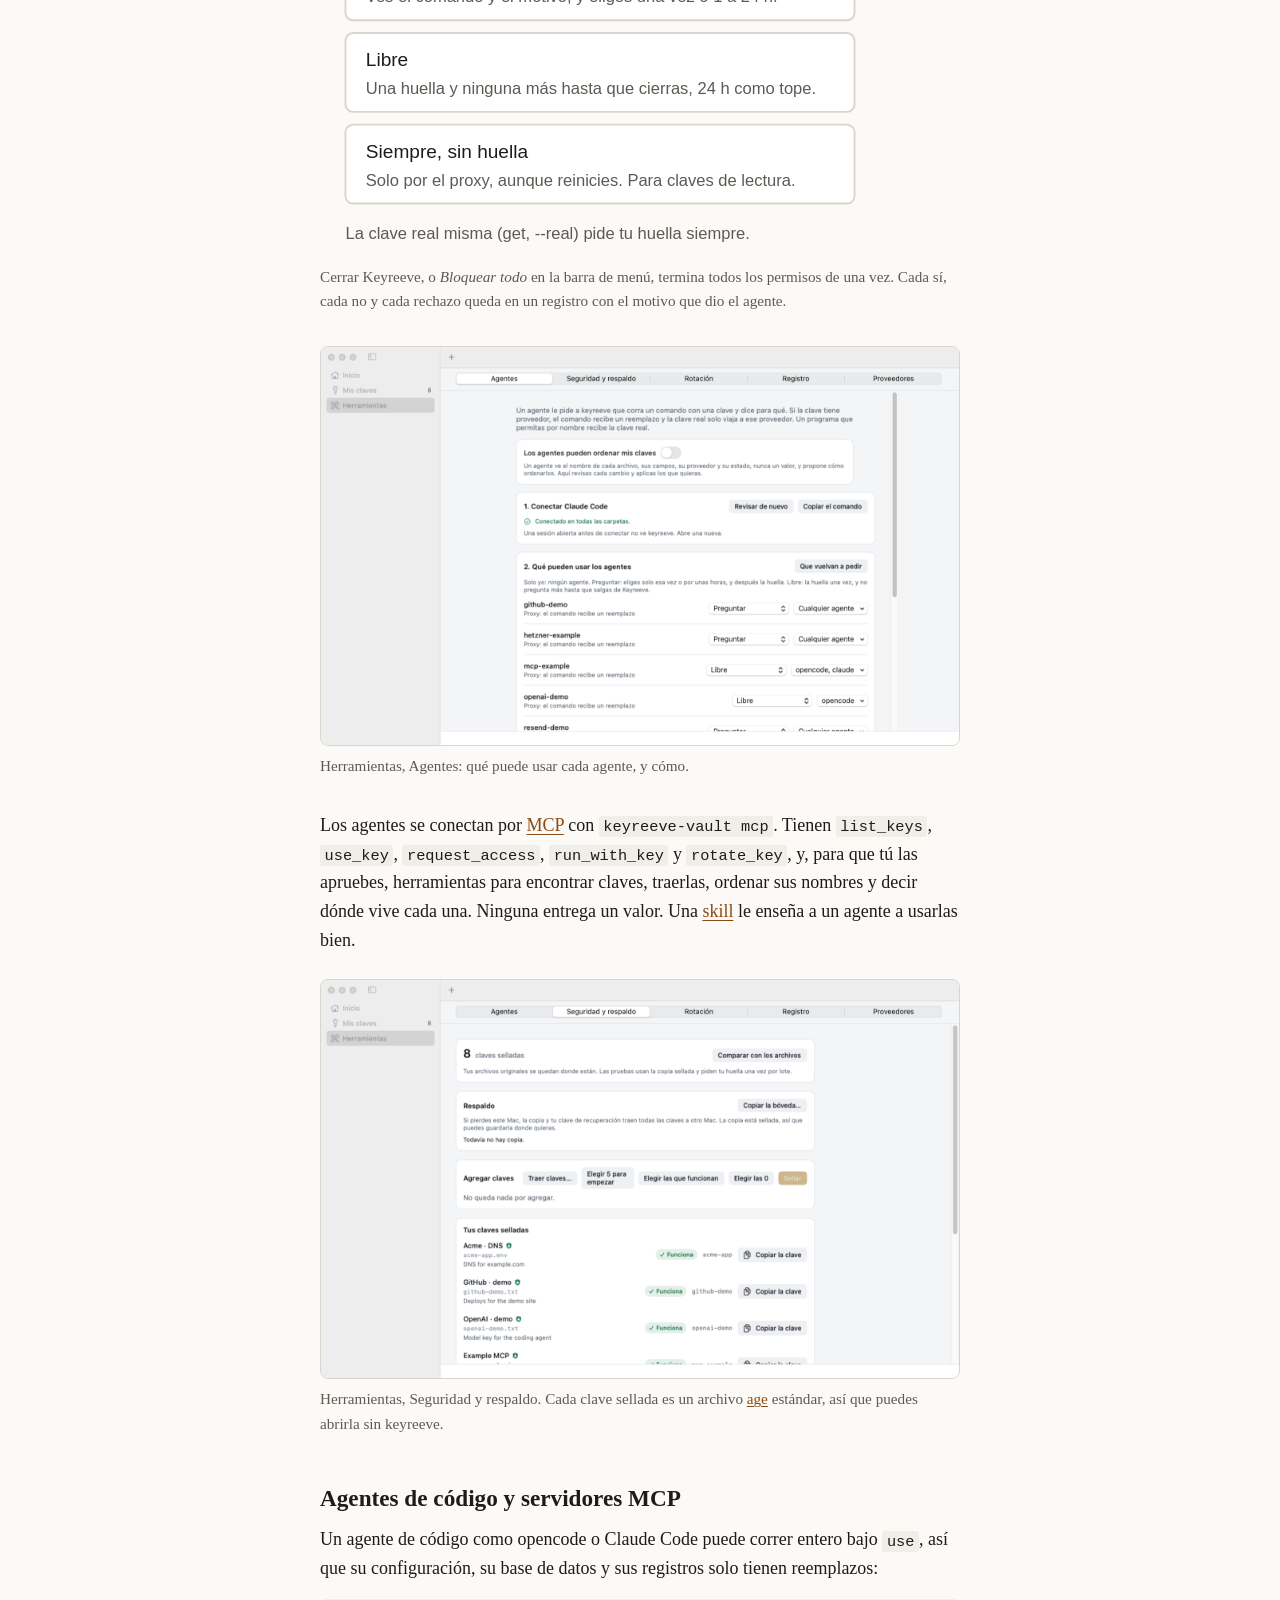
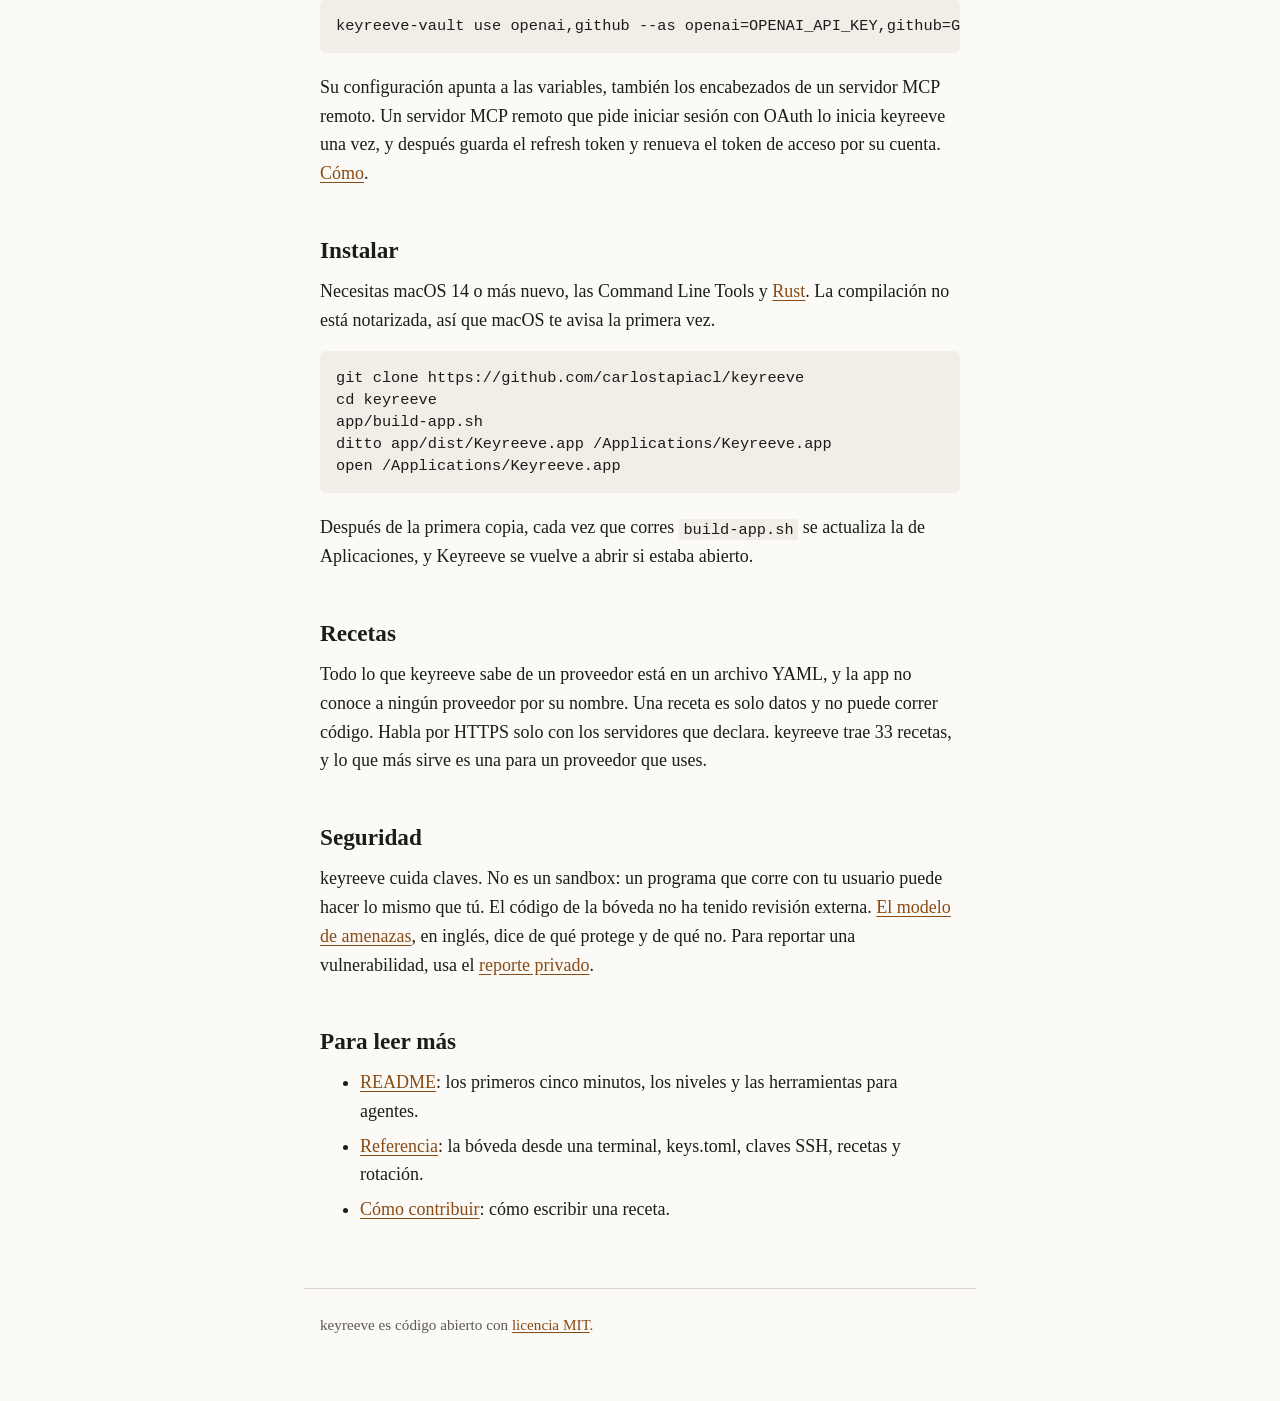
==== commit ce3bb89e: "New screenshots and a tour GIF in the README and the site, and how to make them again" ====
--- a/docs/es/index.html
+++ b/docs/es/index.html
@@ -25,8 +25,8 @@
 <p class="lede">keyreeve sella tus claves de API en tu propio Mac, le pregunta a cada proveedor si siguen funcionando y deja que un agente corra un comando con una clave que nunca tiene en sus manos. Es gratis y de código abierto.</p>
 
 <figure class="shot wide">
-<img src="../img/es/keys.png" width="1600" height="927" alt="La ventana de keyreeve: una lista de claves, cada una con una descripción corta, qué tan grave sería una filtración y su última prueba. Todas las claves son ejemplos inventados.">
-<figcaption>Mis claves. Todos los nombres y valores de estas imágenes son inventados.</figcaption>
+<img src="../img/es/tour.gif" width="1000" height="625" alt="Un recorrido corto por la ventana de keyreeve: Inicio con las claves en uso y quién las usó, Mis claves, una clave ofrecida a los agentes y la parte Agentes de Herramientas. Todas las claves son ejemplos inventados.">
+<figcaption>Inicio, Mis claves, la pestaña Uso de una clave y Agentes. Todos los nombres y valores de estas imágenes son inventados.</figcaption>
 </figure>
 
 <p class="status">Está en etapa temprana. Sellar, probar y dar acceso a agentes se usa a diario en un Mac. La rotación pasa el simulador, pero todavía no ha corrido contra un proveedor real. No hay descargas listas.</p>
@@ -123,8 +123,8 @@
 </figure>
 
 <figure class="shot">
-<img src="../img/es/key-usage.png" width="1600" height="927" alt="La página de una clave en la pestaña Uso, con la casilla Ofrecida a los agentes marcada y el nivel Preguntar.">
-<figcaption>La página de una clave, pestaña Uso: ofrecida a los agentes, con el nivel Preguntar.</figcaption>
+<img src="../img/es/key-usage.png" width="1600" height="1000" alt="La página de una clave en la pestaña Uso, con la casilla Ofrecida a los agentes marcada y el nivel Libre para opencode.">
+<figcaption>La página de una clave, pestaña Uso: ofrecida a los agentes, con el nivel Libre para opencode.</figcaption>
 </figure>
 
 <h2>Quién decide</h2>
@@ -157,15 +157,15 @@
 </figure>
 
 <figure class="shot">
-<img src="../img/es/agents.png" width="1600" height="927" alt="La sección Agentes: si Claude Code está conectado, y cada clave ofrecida con su nivel y los agentes que la pueden usar.">
-<figcaption>Agentes: qué puede usar cada agente, y cómo.</figcaption>
+<img src="../img/es/agents.png" width="1600" height="1000" alt="La sección Agentes: si Claude Code está conectado, y cada clave ofrecida con su nivel y los agentes que la pueden usar.">
+<figcaption>Herramientas, Agentes: qué puede usar cada agente, y cómo.</figcaption>
 </figure>
 
 <p>Los agentes se conectan por <a href="https://modelcontextprotocol.io">MCP</a> con <code>keyreeve-vault mcp</code>. Tienen <code>list_keys</code>, <code>use_key</code>, <code>request_access</code>, <code>run_with_key</code> y <code>rotate_key</code>, y, para que tú las apruebes, herramientas para encontrar claves, traerlas, ordenar sus nombres y decir dónde vive cada una. Ninguna entrega un valor. Una <a href="https://github.com/carlostapiacl/keyreeve/blob/main/skills/keyreeve/SKILL.md">skill</a> le enseña a un agente a usarlas bien.</p>
 
 <figure class="shot">
-<img src="../img/es/vault.png" width="1600" height="927" alt="Seguridad y respaldo: la bóveda, las claves selladas y el respaldo.">
-<figcaption>Seguridad y respaldo. Cada clave sellada es un archivo <a href="https://age-encryption.org">age</a> estándar, así que puedes abrirla sin keyreeve.</figcaption>
+<img src="../img/es/vault.png" width="1600" height="1000" alt="Seguridad y respaldo: la bóveda, las claves selladas y el respaldo.">
+<figcaption>Herramientas, Seguridad y respaldo. Cada clave sellada es un archivo <a href="https://age-encryption.org">age</a> estándar, así que puedes abrirla sin keyreeve.</figcaption>
 </figure>
 
 <h2>Agentes de código y servidores MCP</h2>
